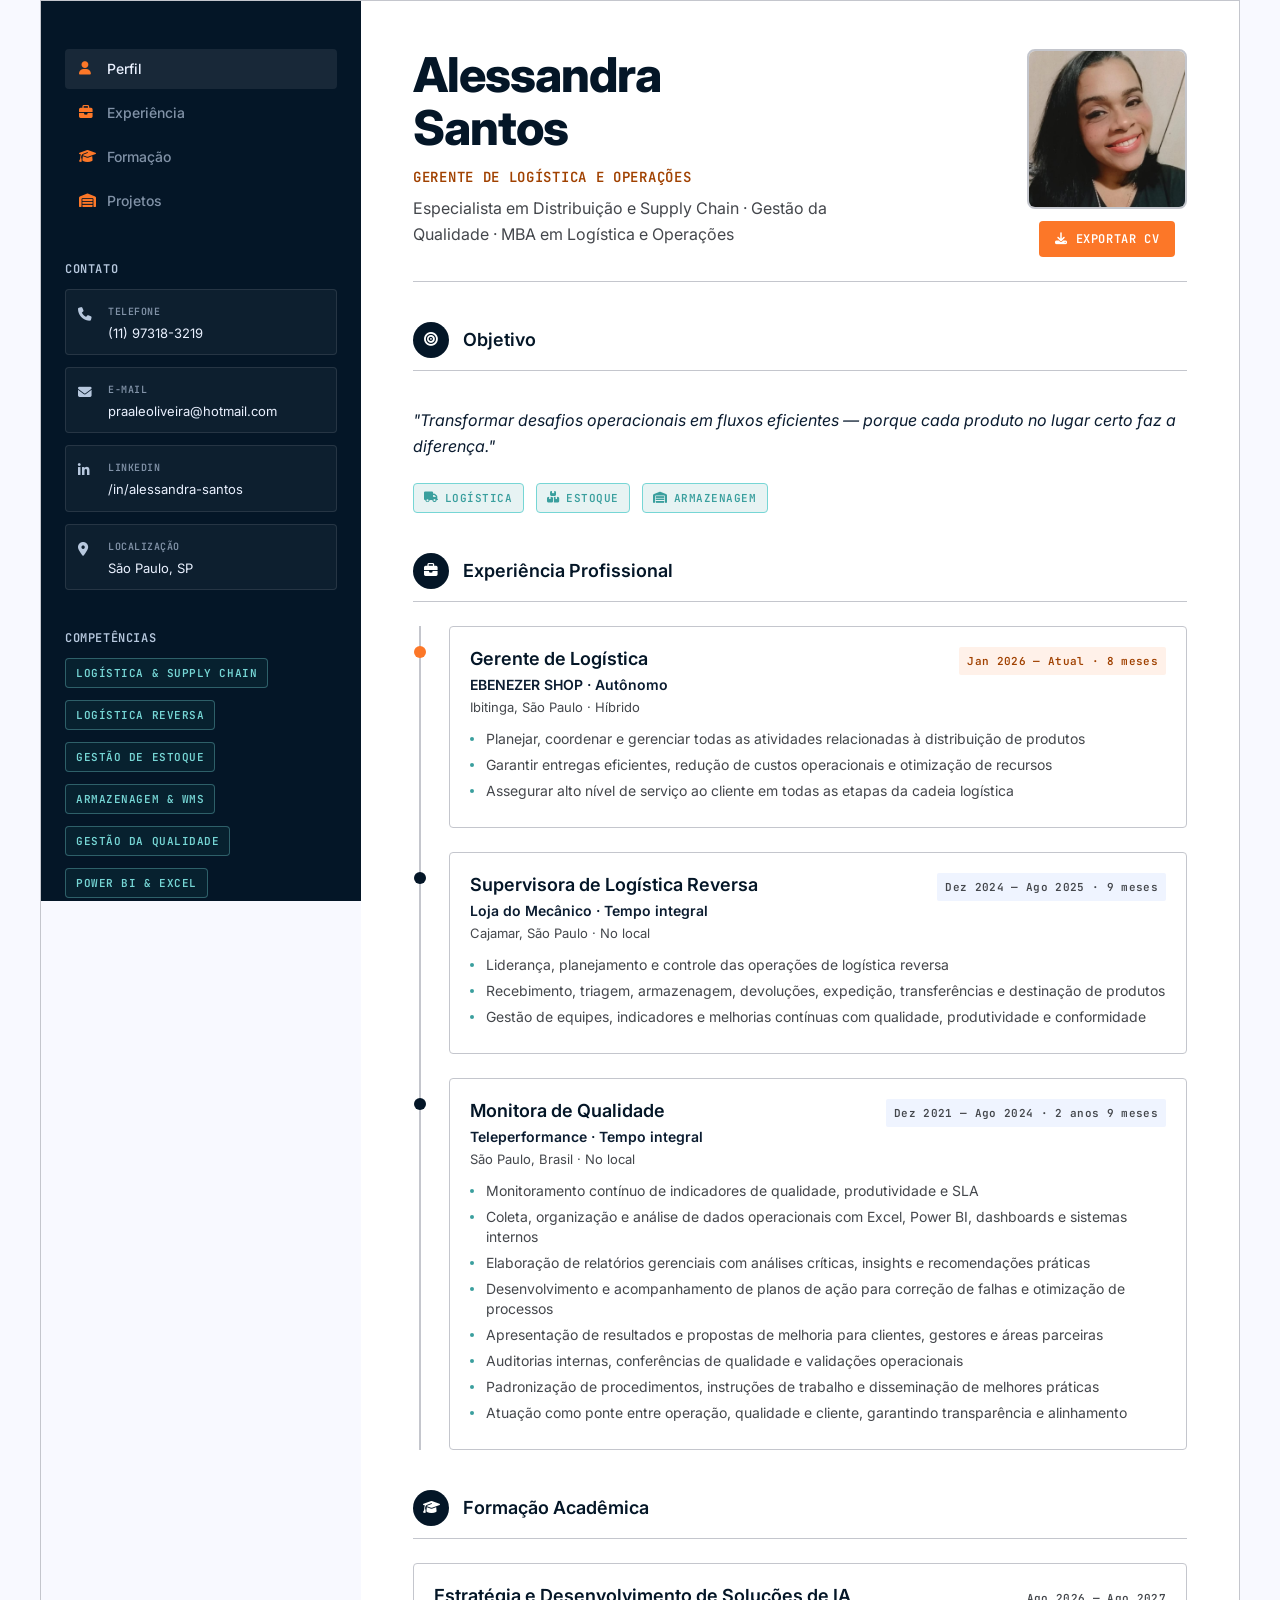
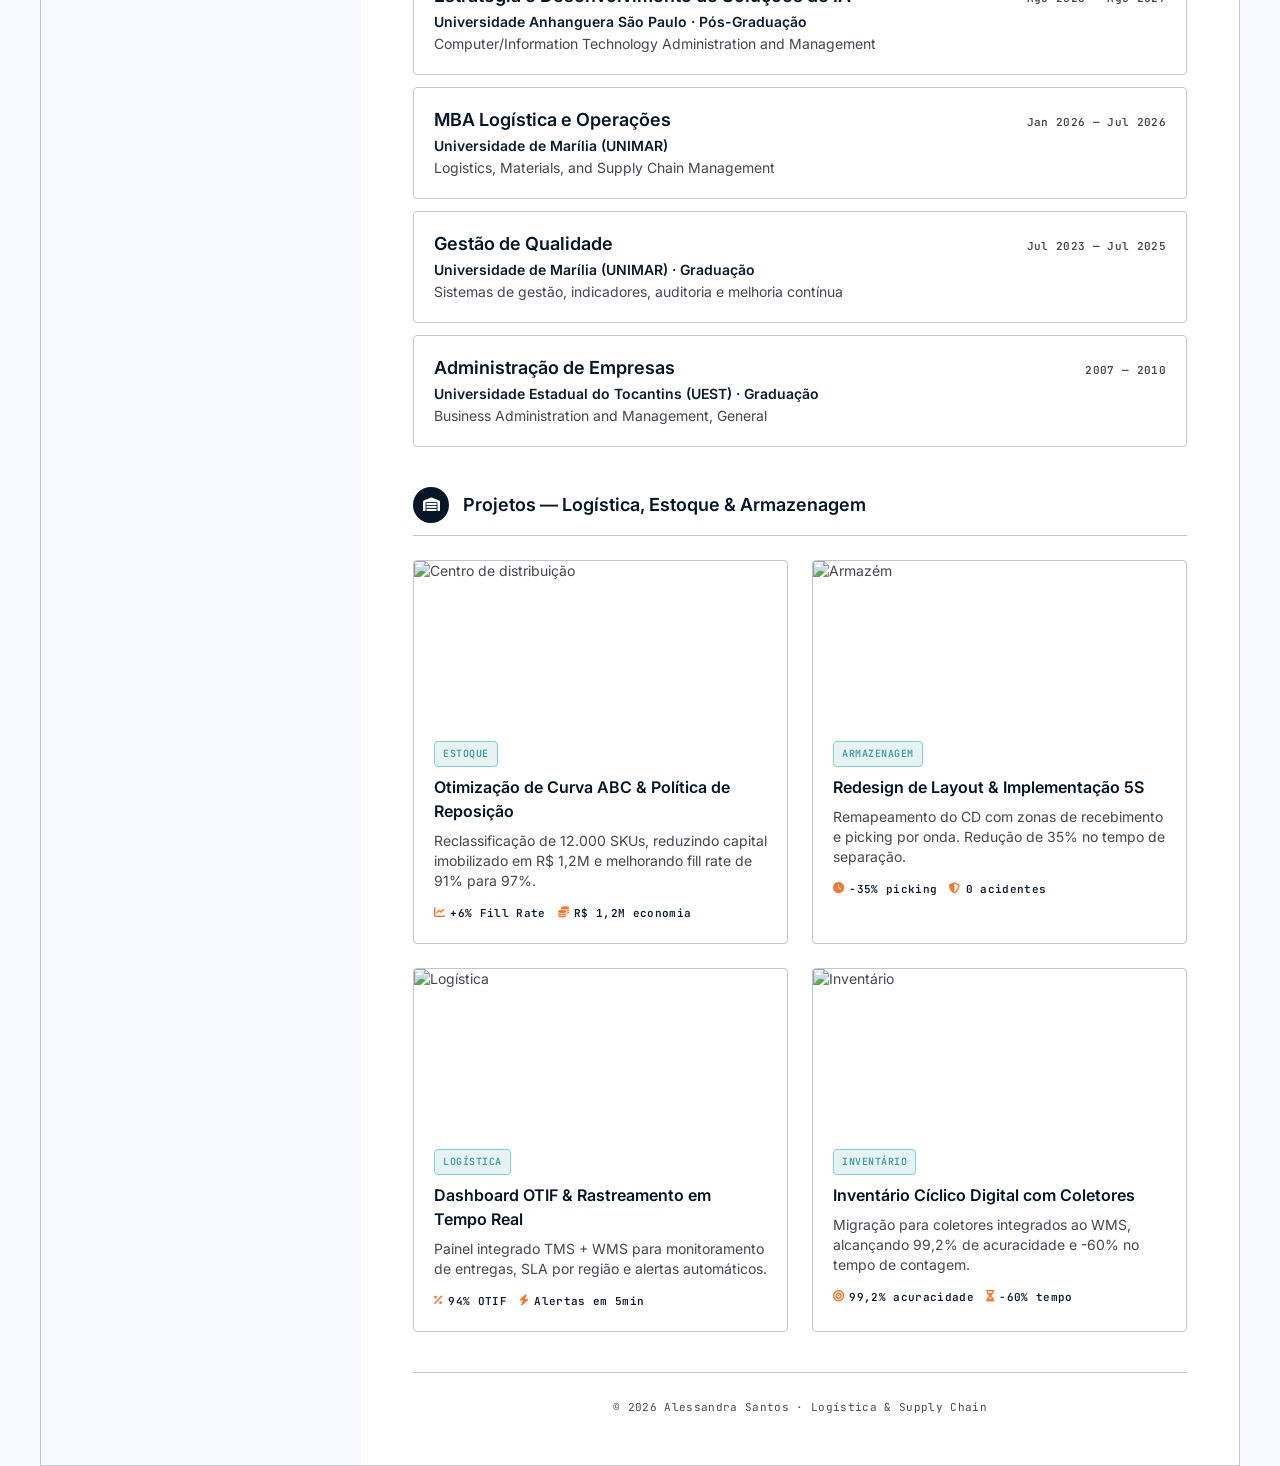
==== index.html @ 9654a426 "Versão 1" ====
<!DOCTYPE html>
<html lang="pt-BR">
<head>
  <meta charset="UTF-8">
  <meta name="viewport" content="width=device-width, initial-scale=1.0">
  <meta name="description" content="Currículo profissional — Logística, Estoque e Armazenagem">
  <title>Alessandra Santos | Currículo</title>
  <link rel="preconnect" href="https://fonts.googleapis.com">
  <link rel="preconnect" href="https://fonts.gstatic.com" crossorigin>
  <link href="https://fonts.googleapis.com/css2?family=Inter:wght@400;600;700;800&family=JetBrains+Mono:wght@600&display=swap" rel="stylesheet">
  <link rel="stylesheet" href="https://cdnjs.cloudflare.com/ajax/libs/font-awesome/6.5.1/css/all.min.css">
  <link rel="stylesheet" href="styles.css">
  <script>
    (function () {
      const theme = localStorage.getItem('theme') || 'light';
      document.documentElement.setAttribute('data-theme', theme);
    })();
  </script>
</head>
<body>
  <button class="menu-toggle" id="menuToggle" aria-label="Abrir menu">
    <i class="fas fa-bars"></i>
  </button>
  <div class="overlay" id="overlay"></div>

  <div class="cv-layout">
    <!-- Sidebar — Contato, Competências, Idiomas -->
    <aside class="sidebar" id="sidebar">
      <nav class="sidebar-nav">
        <a href="#perfil" class="nav-link active"><i class="fas fa-user"></i> Perfil</a>
        <a href="#experiencia" class="nav-link"><i class="fas fa-briefcase"></i> Experiência</a>
        <a href="#formacao" class="nav-link"><i class="fas fa-graduation-cap"></i> Formação</a>
        <a href="#projetos" class="nav-link"><i class="fas fa-warehouse"></i> Projetos</a>
      </nav>

      <div class="sidebar-block">
        <h2 class="section-label">Contato</h2>
        <div class="contact-cards">
          <div class="contact-card">
            <span class="contact-icon"><i class="fas fa-phone"></i></span>
            <div class="contact-info">
              <span class="contact-label">Telefone</span>
              <a href="tel:+5511973183219" class="contact-value">(11) 97318-3219</a>
            </div>
          </div>
          <div class="contact-card">
            <span class="contact-icon"><i class="fas fa-envelope"></i></span>
            <div class="contact-info">
              <span class="contact-label">E-mail</span>
              <a href="mailto:praaleoliveira@hotmail.com" class="contact-value">praaleoliveira@hotmail.com</a>
            </div>
          </div>
          <div class="contact-card">
            <span class="contact-icon"><i class="fab fa-linkedin-in"></i></span>
            <div class="contact-info">
              <span class="contact-label">LinkedIn</span>
              <a href="https://linkedin.com/in/alessandra-santos-35971914a" target="_blank" rel="noopener noreferrer" class="contact-value">/in/alessandra-santos</a>
            </div>
          </div>
          <div class="contact-card">
            <span class="contact-icon"><i class="fas fa-location-dot"></i></span>
            <div class="contact-info">
              <span class="contact-label">Localização</span>
              <span class="contact-value">São Paulo, SP</span>
            </div>
          </div>
        </div>
      </div>

      <div class="sidebar-block">
        <h2 class="section-label">Competências</h2>
        <div class="skill-badges">
          <span class="skill-badge">Logística & Supply Chain</span>
          <span class="skill-badge">Logística Reversa</span>
          <span class="skill-badge">Gestão de Estoque</span>
          <span class="skill-badge">Armazenagem & WMS</span>
          <span class="skill-badge">Gestão da Qualidade</span>
          <span class="skill-badge">Power BI & Excel</span>
          <span class="skill-badge">Indicadores & SLA</span>
          <span class="skill-badge">Liderança de Equipes</span>
        </div>
      </div>

      <div class="sidebar-block" id="idiomas">
        <h2 class="section-label">Idiomas</h2>
        <div class="lang-item">
          <div class="lang-header">
            <span>Português</span>
            <span class="lang-level">Fluente</span>
          </div>
          <div class="progress-bar"><div class="progress-fill" data-progress="100"></div></div>
        </div>
        <div class="lang-item">
          <div class="lang-header">
            <span>Espanhol</span>
            <span class="lang-level">Básico</span>
          </div>
          <div class="progress-bar"><div class="progress-fill" data-progress="35"></div></div>
        </div>
      </div>

      <button class="theme-toggle" id="themeToggle" aria-label="Alternar tema">
        <i class="fas fa-sun theme-icon-light"></i>
        <i class="fas fa-moon theme-icon-dark"></i>
        <span class="theme-label"></span>
      </button>
    </aside>

    <!-- Área principal -->
    <main class="main-panel">
      <header class="cv-header" id="perfil">
        <div class="cv-header-text reveal">
          <h1 class="cv-name">
            <span class="name-primary">Alessandra</span>
            <span class="name-primary">Santos</span>
          </h1>
          <p class="cv-role">Gerente de Logística e Operações</p>
          <p class="cv-subrole">Especialista em Distribuição e Supply Chain · Gestão da Qualidade · MBA em Logística e Operações</p>
        </div>
        <div class="cv-header-actions reveal">
          <div class="cv-photo">
            <div class="photo-frame">
              <img src="Foto.jpg" alt="Alessandra Santos" class="cv-photo-img">
            </div>
          </div>
          <button class="btn btn--secondary" onclick="window.print()" type="button">
            <i class="fas fa-download"></i> Exportar CV
          </button>
        </div>
      </header>

      <section class="content-section reveal" id="objetivo">
        <div class="section-head">
          <span class="section-icon"><i class="fas fa-bullseye"></i></span>
          <h2 class="section-title">Objetivo</h2>
        </div>
        <blockquote class="objective-quote">
          "Transformar desafios operacionais em fluxos eficientes — porque cada produto no lugar certo faz a diferença."
        </blockquote>
        <div class="skill-badges skill-badges--inline">
          <span class="skill-badge"><i class="fas fa-truck"></i> Logística</span>
          <span class="skill-badge"><i class="fas fa-boxes-stacked"></i> Estoque</span>
          <span class="skill-badge"><i class="fas fa-warehouse"></i> Armazenagem</span>
        </div>
      </section>

      <section class="content-section reveal" id="experiencia">
        <div class="section-head">
          <span class="section-icon"><i class="fas fa-briefcase"></i></span>
          <h2 class="section-title">Experiência Profissional</h2>
        </div>

        <div class="exp-timeline">
          <article class="exp-item exp-item--current">
            <div class="exp-node" aria-hidden="true"></div>
            <div class="exp-card">
              <div class="exp-header">
                <div>
                  <h3 class="exp-title">Gerente de Logística</h3>
                  <p class="exp-company">EBENEZER SHOP · Autônomo</p>
                  <p class="exp-location">Ibitinga, São Paulo · Híbrido</p>
                </div>
                <span class="exp-period exp-period--current">Jan 2026 — Atual · 8 meses</span>
              </div>
              <ul class="exp-list">
                <li>Planejar, coordenar e gerenciar todas as atividades relacionadas à distribuição de produtos</li>
                <li>Garantir entregas eficientes, redução de custos operacionais e otimização de recursos</li>
                <li>Assegurar alto nível de serviço ao cliente em todas as etapas da cadeia logística</li>
              </ul>
            </div>
          </article>

          <article class="exp-item">
            <div class="exp-node" aria-hidden="true"></div>
            <div class="exp-card">
              <div class="exp-header">
                <div>
                  <h3 class="exp-title">Supervisora de Logística Reversa</h3>
                  <p class="exp-company">Loja do Mecânico · Tempo integral</p>
                  <p class="exp-location">Cajamar, São Paulo · No local</p>
                </div>
                <span class="exp-period">Dez 2024 — Ago 2025 · 9 meses</span>
              </div>
              <ul class="exp-list">
                <li>Liderança, planejamento e controle das operações de logística reversa</li>
                <li>Recebimento, triagem, armazenagem, devoluções, expedição, transferências e destinação de produtos</li>
                <li>Gestão de equipes, indicadores e melhorias contínuas com qualidade, produtividade e conformidade</li>
              </ul>
            </div>
          </article>

          <article class="exp-item">
            <div class="exp-node" aria-hidden="true"></div>
            <div class="exp-card">
              <div class="exp-header">
                <div>
                  <h3 class="exp-title">Monitora de Qualidade</h3>
                  <p class="exp-company">Teleperformance · Tempo integral</p>
                  <p class="exp-location">São Paulo, Brasil · No local</p>
                </div>
                <span class="exp-period">Dez 2021 — Ago 2024 · 2 anos 9 meses</span>
              </div>
              <ul class="exp-list">
                <li>Monitoramento contínuo de indicadores de qualidade, produtividade e SLA</li>
                <li>Coleta, organização e análise de dados operacionais com Excel, Power BI, dashboards e sistemas internos</li>
                <li>Elaboração de relatórios gerenciais com análises críticas, insights e recomendações práticas</li>
                <li>Desenvolvimento e acompanhamento de planos de ação para correção de falhas e otimização de processos</li>
                <li>Apresentação de resultados e propostas de melhoria para clientes, gestores e áreas parceiras</li>
                <li>Auditorias internas, conferências de qualidade e validações operacionais</li>
                <li>Padronização de procedimentos, instruções de trabalho e disseminação de melhores práticas</li>
                <li>Atuação como ponte entre operação, qualidade e cliente, garantindo transparência e alinhamento</li>
              </ul>
            </div>
          </article>
        </div>
      </section>

      <section class="content-section reveal" id="formacao">
        <div class="section-head">
          <span class="section-icon"><i class="fas fa-graduation-cap"></i></span>
          <h2 class="section-title">Formação Acadêmica</h2>
        </div>

        <article class="edu-item">
          <div class="edu-header">
            <h3 class="edu-title">Estratégia e Desenvolvimento de Soluções de IA</h3>
            <span class="edu-period">Ago 2026 — Ago 2027</span>
          </div>
          <p class="edu-school">Universidade Anhanguera São Paulo · Pós-Graduação</p>
          <p class="edu-desc">Computer/Information Technology Administration and Management</p>
        </article>

        <article class="edu-item">
          <div class="edu-header">
            <h3 class="edu-title">MBA Logística e Operações</h3>
            <span class="edu-period">Jan 2026 — Jul 2026</span>
          </div>
          <p class="edu-school">Universidade de Marília (UNIMAR)</p>
          <p class="edu-desc">Logistics, Materials, and Supply Chain Management</p>
        </article>

        <article class="edu-item">
          <div class="edu-header">
            <h3 class="edu-title">Gestão de Qualidade</h3>
            <span class="edu-period">Jul 2023 — Jul 2025</span>
          </div>
          <p class="edu-school">Universidade de Marília (UNIMAR) · Graduação</p>
          <p class="edu-desc">Sistemas de gestão, indicadores, auditoria e melhoria contínua</p>
        </article>

        <article class="edu-item">
          <div class="edu-header">
            <h3 class="edu-title">Administração de Empresas</h3>
            <span class="edu-period">2007 — 2010</span>
          </div>
          <p class="edu-school">Universidade Estadual do Tocantins (UEST) · Graduação</p>
          <p class="edu-desc">Business Administration and Management, General</p>
        </article>
      </section>

      <section class="content-section reveal" id="projetos">
        <div class="section-head">
          <span class="section-icon"><i class="fas fa-warehouse"></i></span>
          <h2 class="section-title">Projetos — Logística, Estoque & Armazenagem</h2>
        </div>

        <div class="projects-grid">
          <article class="project-card">
            <div class="project-image">
              <img src="https://images.unsplash.com/photo-1586528116311-ad8dd3c8310d?w=600&h=340&fit=crop" alt="Centro de distribuição">
            </div>
            <div class="project-body">
              <span class="skill-badge skill-badge--compact">Estoque</span>
              <h3>Otimização de Curva ABC & Política de Reposição</h3>
              <p>Reclassificação de 12.000 SKUs, reduzindo capital imobilizado em R$ 1,2M e melhorando fill rate de 91% para 97%.</p>
              <div class="project-metrics">
                <span><i class="fas fa-chart-line"></i> +6% Fill Rate</span>
                <span><i class="fas fa-coins"></i> R$ 1,2M economia</span>
              </div>
            </div>
          </article>

          <article class="project-card">
            <div class="project-image">
              <img src="https://images.unsplash.com/photo-1553413077-190dd305871c?w=600&h=340&fit=crop" alt="Armazém">
            </div>
            <div class="project-body">
              <span class="skill-badge skill-badge--compact">Armazenagem</span>
              <h3>Redesign de Layout & Implementação 5S</h3>
              <p>Remapeamento do CD com zonas de recebimento e picking por onda. Redução de 35% no tempo de separação.</p>
              <div class="project-metrics">
                <span><i class="fas fa-clock"></i> -35% picking</span>
                <span><i class="fas fa-shield-halved"></i> 0 acidentes</span>
              </div>
            </div>
          </article>

          <article class="project-card">
            <div class="project-image">
              <img src="https://images.unsplash.com/photo-1566576721346-d4a3b4b93488?w=600&h=340&fit=crop" alt="Logística">
            </div>
            <div class="project-body">
              <span class="skill-badge skill-badge--compact">Logística</span>
              <h3>Dashboard OTIF & Rastreamento em Tempo Real</h3>
              <p>Painel integrado TMS + WMS para monitoramento de entregas, SLA por região e alertas automáticos.</p>
              <div class="project-metrics">
                <span><i class="fas fa-percent"></i> 94% OTIF</span>
                <span><i class="fas fa-bolt"></i> Alertas em 5min</span>
              </div>
            </div>
          </article>

          <article class="project-card">
            <div class="project-image">
              <img src="https://images.unsplash.com/photo-1558618666-fcd25c85cd64?w=600&h=340&fit=crop" alt="Inventário">
            </div>
            <div class="project-body">
              <span class="skill-badge skill-badge--compact">Inventário</span>
              <h3>Inventário Cíclico Digital com Coletores</h3>
              <p>Migração para coletores integrados ao WMS, alcançando 99,2% de acuracidade e -60% no tempo de contagem.</p>
              <div class="project-metrics">
                <span><i class="fas fa-bullseye"></i> 99,2% acuracidade</span>
                <span><i class="fas fa-hourglass-half"></i> -60% tempo</span>
              </div>
            </div>
          </article>
        </div>
      </section>

      <footer class="footer">
        <p>&copy; <span id="year"></span> Alessandra Santos · Logística & Supply Chain</p>
      </footer>
    </main>
  </div>

  <button class="back-to-top" id="backToTop" aria-label="Voltar ao topo">
    <i class="fas fa-arrow-up"></i>
  </button>

  <script src="script.js"></script>
</body>
</html>
---- styles.css ----
/* ============================================
   CURRÍCULO — Logistics Authority Design System
   ============================================ */

:root {
  --surface: #f8f9ff;
  --surface-dim: #cbdbf5;
  --surface-container-lowest: #ffffff;
  --surface-container-low: #eff4ff;
  --surface-container: #e5eeff;
  --surface-container-high: #dce9ff;
  --on-surface: #0b1c30;
  --on-surface-variant: #44474c;
  --inverse-surface: #213145;
  --inverse-on-surface: #eaf1ff;
  --outline: #74777d;
  --outline-variant: #c4c6cd;
  --primary: #041627;
  --on-primary: #ffffff;
  --primary-container: #1a2b3c;
  --on-primary-container: #8192a7;
  --inverse-primary: #b7c8de;
  --secondary: #a04100;
  --on-secondary: #ffffff;
  --secondary-container: #fc7728;
  --on-secondary-container: #5d2300;
  --secondary-fixed-dim: #ffb693;
  --tertiary: #001818;
  --tertiary-container: #002f2f;
  --on-tertiary-container: #3a9f9e;
  --tertiary-fixed-dim: #76d6d5;
  --background: #f8f9ff;
  --on-background: #0b1c30;

  --radius-sm: 0.125rem;
  --radius: 0.25rem;
  --radius-lg: 0.5rem;

  --spacing-unit: 4px;
  --spacing-gutter: 24px;
  --spacing-margin-mobile: 16px;
  --spacing-margin-desktop: 48px;
  --spacing-section-gap: 40px;
  --spacing-element-gap: 12px;

  --sidebar-width: 320px;
  --transition: 0.35s cubic-bezier(0.4, 0, 0.2, 1);
  --shadow-interactive: 0 4px 12px rgba(0, 0, 0, 0.05);

  --font-body: 'Inter', -apple-system, BlinkMacSystemFont, sans-serif;
  --font-mono: 'JetBrains Mono', ui-monospace, monospace;
}

[data-theme="dark"] {
  --background: #0b1c30;
  --on-background: #eaf1ff;
  --surface: #213145;
  --surface-container-lowest: #1a2b3c;
  --surface-container-low: #213145;
  --surface-container: #2a3d52;
  --surface-container-high: #334860;
  --on-surface: #eaf1ff;
  --on-surface-variant: #b7c8de;
  --outline-variant: #4f6073;
  --shadow-interactive: 0 4px 12px rgba(0, 0, 0, 0.25);
}

*, *::before, *::after {
  margin: 0;
  padding: 0;
  box-sizing: border-box;
}

html {
  scroll-behavior: smooth;
  scroll-padding-top: 24px;
}

body {
  font-family: var(--font-body);
  font-size: 14px;
  line-height: 20px;
  background: var(--background);
  color: var(--on-surface-variant);
  overflow-x: hidden;
  transition: background var(--transition), color var(--transition);
}

a {
  color: inherit;
  text-decoration: none;
  transition: color var(--transition);
}

/* ---- Typography tokens ---- */
.section-label {
  font-family: var(--font-mono);
  font-size: 12px;
  font-weight: 600;
  line-height: 16px;
  letter-spacing: 0.05em;
  text-transform: uppercase;
  color: var(--inverse-primary);
}

.section-title {
  font-size: 18px;
  font-weight: 600;
  line-height: 24px;
  color: var(--primary);
}

[data-theme="dark"] .section-title {
  color: var(--inverse-primary);
}

/* ---- Layout ---- */
.cv-layout {
  display: flex;
  min-height: 100vh;
  max-width: 1200px;
  margin: 0 auto;
  border: 1px solid var(--outline-variant);
}

/* ============================================
   SIDEBAR
   ============================================ */
.sidebar {
  width: var(--sidebar-width);
  min-width: var(--sidebar-width);
  background: var(--primary);
  color: var(--inverse-on-surface);
  padding: var(--spacing-margin-desktop) var(--spacing-gutter);
  display: flex;
  flex-direction: column;
  gap: var(--spacing-section-gap);
  position: sticky;
  top: 0;
  height: 100vh;
  overflow-y: auto;
  transition: background var(--transition), transform var(--transition);
  z-index: 100;
}

.sidebar-nav {
  display: flex;
  flex-direction: column;
  gap: var(--spacing-unit);
}

.nav-link {
  display: flex;
  align-items: center;
  gap: 10px;
  padding: 10px 14px;
  font-size: 14px;
  font-weight: 500;
  color: var(--on-primary-container);
  border-radius: var(--radius);
  transition: all var(--transition);
}

.nav-link i {
  width: 18px;
  color: var(--secondary-container);
  font-size: 0.85rem;
}

.nav-link:hover,
.nav-link.active {
  color: var(--inverse-on-surface);
  background: rgba(255, 255, 255, 0.08);
}

.sidebar-block {
  display: flex;
  flex-direction: column;
  gap: var(--spacing-element-gap);
}

/* ---- Contact cards ---- */
.contact-cards {
  display: flex;
  flex-direction: column;
  gap: var(--spacing-element-gap);
}

.contact-card {
  display: flex;
  align-items: flex-start;
  gap: var(--spacing-element-gap);
  padding: 12px;
  background: rgba(255, 255, 255, 0.04);
  border: 1px solid rgba(255, 255, 255, 0.1);
  border-radius: var(--radius);
}

.contact-icon {
  color: var(--inverse-primary);
  font-size: 0.85rem;
  width: 18px;
  flex-shrink: 0;
  margin-top: 2px;
}

.contact-info {
  display: flex;
  flex-direction: column;
  gap: 2px;
  min-width: 0;
}

.contact-label {
  font-family: var(--font-mono);
  font-size: 10px;
  font-weight: 600;
  letter-spacing: 0.05em;
  text-transform: uppercase;
  color: var(--on-primary-container);
}

.contact-value {
  font-size: 13px;
  line-height: 1.4;
  color: var(--inverse-on-surface);
  word-break: break-word;
}

.contact-card a.contact-value:hover {
  color: var(--secondary-container);
}

/* ---- Skill badges ---- */
.skill-badges {
  display: flex;
  flex-wrap: wrap;
  gap: var(--spacing-element-gap);
}

.skill-badges--inline {
  margin-top: var(--spacing-element-gap);
}

.skill-badge {
  display: inline-flex;
  align-items: center;
  gap: 6px;
  padding: 6px 10px;
  font-family: var(--font-mono);
  font-size: 11px;
  font-weight: 600;
  line-height: 16px;
  letter-spacing: 0.05em;
  text-transform: uppercase;
  color: var(--on-tertiary-container);
  background: rgba(58, 159, 158, 0.12);
  border: 1px solid var(--tertiary-fixed-dim);
  border-radius: var(--radius);
}

.sidebar .skill-badge {
  background: rgba(58, 159, 158, 0.08);
  border-color: rgba(118, 214, 213, 0.35);
  color: var(--tertiary-fixed-dim);
}

.skill-badge--compact {
  font-size: 10px;
  padding: 4px 8px;
  margin-bottom: 8px;
}

.skill-badge i {
  font-size: 0.7rem;
}

/* ---- Idiomas ---- */
.lang-item {
  margin-bottom: 14px;
}

.lang-header {
  display: flex;
  justify-content: space-between;
  font-size: 14px;
  margin-bottom: 6px;
  color: var(--inverse-on-surface);
}

.lang-level {
  font-family: var(--font-mono);
  color: var(--secondary-container);
  font-weight: 600;
  font-size: 11px;
  letter-spacing: 0.03em;
}

.progress-bar {
  height: 4px;
  background: rgba(255, 255, 255, 0.12);
  border-radius: var(--radius-sm);
  overflow: hidden;
}

.progress-fill {
  height: 100%;
  width: 0;
  background: var(--secondary-container);
  border-radius: var(--radius-sm);
  transition: width 1.2s ease;
}

.theme-toggle {
  margin-top: auto;
  display: flex;
  align-items: center;
  gap: 10px;
  padding: 12px 16px;
  background: transparent;
  border: 1px solid rgba(255, 255, 255, 0.2);
  border-radius: var(--radius);
  color: var(--inverse-on-surface);
  font-family: var(--font-mono);
  font-size: 11px;
  font-weight: 600;
  letter-spacing: 0.05em;
  text-transform: uppercase;
  cursor: pointer;
  transition: all var(--transition);
}

.theme-toggle:hover {
  background: rgba(255, 255, 255, 0.08);
  border-color: var(--inverse-primary);
}

.theme-icon-dark { display: none; }

[data-theme="dark"] .theme-icon-light { display: none; }
[data-theme="dark"] .theme-icon-dark { display: inline-block; }

.theme-label::after { content: 'Modo escuro'; }
[data-theme="dark"] .theme-label::after { content: 'Modo claro'; }

/* ============================================
   MAIN PANEL
   ============================================ */
.main-panel {
  flex: 1;
  background: var(--surface-container-lowest);
  padding: var(--spacing-margin-desktop) 52px;
  transition: background var(--transition);
  min-width: 0;
}

/* ---- Header ---- */
.cv-header {
  display: flex;
  justify-content: space-between;
  align-items: flex-start;
  gap: 32px;
  margin-bottom: var(--spacing-section-gap);
  padding-bottom: var(--spacing-gutter);
  border-bottom: 1px solid var(--outline-variant);
}

.cv-name {
  font-size: clamp(2rem, 4vw, 3rem);
  font-weight: 800;
  line-height: 1.1;
  letter-spacing: -0.02em;
  margin-bottom: var(--spacing-element-gap);
}

.name-primary {
  color: var(--primary);
  display: block;
}

[data-theme="dark"] .name-primary {
  color: var(--inverse-primary);
}

.cv-role {
  font-family: var(--font-mono);
  font-size: 14px;
  font-weight: 600;
  letter-spacing: 0.05em;
  text-transform: uppercase;
  color: var(--secondary);
  margin-bottom: 8px;
}

.cv-subrole {
  font-size: 16px;
  line-height: 26px;
  color: var(--on-surface-variant);
  max-width: 480px;
}

.cv-header-actions {
  display: flex;
  flex-direction: column;
  align-items: center;
  gap: var(--spacing-element-gap);
  flex-shrink: 0;
}

.photo-frame {
  width: 160px;
  height: 160px;
  border-radius: var(--radius-lg);
  overflow: hidden;
  border: 2px solid var(--outline-variant);
}

.cv-photo-img {
  width: 100%;
  height: 100%;
  object-fit: cover;
  object-position: center 18%;
  display: block;
}

/* ---- Buttons ---- */
.btn {
  display: inline-flex;
  align-items: center;
  gap: 8px;
  padding: 10px 16px;
  font-family: var(--font-mono);
  font-size: 12px;
  font-weight: 600;
  letter-spacing: 0.05em;
  text-transform: uppercase;
  border: none;
  border-radius: var(--radius);
  cursor: pointer;
  transition: all var(--transition);
}

.btn--primary {
  background: var(--primary);
  color: var(--on-primary);
}

.btn--primary:hover {
  box-shadow: var(--shadow-interactive);
}

.btn--secondary {
  background: var(--secondary-container);
  color: var(--on-secondary);
}

.btn--secondary:hover {
  box-shadow: var(--shadow-interactive);
  filter: brightness(1.05);
}

/* ---- Sections ---- */
.content-section {
  margin-bottom: var(--spacing-section-gap);
}

.section-head {
  display: flex;
  align-items: center;
  gap: 14px;
  margin-bottom: var(--spacing-gutter);
  padding-bottom: var(--spacing-element-gap);
  border-bottom: 1px solid var(--outline-variant);
}

.section-icon {
  width: 36px;
  height: 36px;
  border-radius: 50%;
  background: var(--primary);
  color: var(--on-primary);
  display: flex;
  align-items: center;
  justify-content: center;
  font-size: 0.85rem;
  flex-shrink: 0;
}

[data-theme="dark"] .section-icon {
  background: var(--primary-container);
  color: var(--inverse-primary);
}

.objective-quote {
  font-size: 16px;
  line-height: 26px;
  font-style: italic;
  color: var(--on-surface);
  padding: var(--spacing-element-gap) 0;
  border: none;
}

/* ---- Experience timeline ---- */
.exp-timeline {
  position: relative;
  border-left: 2px solid var(--outline-variant);
  margin-left: 6px;
  display: flex;
  flex-direction: column;
  gap: var(--spacing-gutter);
}

.exp-item {
  position: relative;
  padding-left: 28px;
}

.exp-node {
  position: absolute;
  left: -7px;
  top: 20px;
  width: 12px;
  height: 12px;
  border-radius: 50%;
  background: var(--primary);
}

.exp-item--current .exp-node {
  background: var(--secondary-container);
}

.exp-card {
  background: var(--surface-container-lowest);
  border: 1px solid var(--outline-variant);
  border-radius: var(--radius);
  padding: 20px;
  transition: box-shadow var(--transition);
}

.exp-card:hover {
  box-shadow: var(--shadow-interactive);
}

.exp-header {
  display: flex;
  justify-content: space-between;
  align-items: flex-start;
  gap: 16px;
  margin-bottom: var(--spacing-element-gap);
  flex-wrap: wrap;
}

.exp-title {
  font-size: 18px;
  font-weight: 600;
  line-height: 24px;
  color: var(--primary);
  margin-bottom: 4px;
}

[data-theme="dark"] .exp-title {
  color: var(--inverse-primary);
}

.exp-company {
  font-size: 14px;
  font-weight: 600;
  color: var(--on-surface);
}

.exp-location {
  font-size: 13px;
  color: var(--on-surface-variant);
  margin-top: 2px;
}

.exp-period {
  font-family: var(--font-mono);
  font-size: 11px;
  font-weight: 600;
  letter-spacing: 0.03em;
  color: var(--on-surface-variant);
  white-space: nowrap;
  padding: 4px 8px;
  background: var(--surface-container-low);
  border-radius: var(--radius-sm);
}

.exp-period--current {
  color: var(--secondary);
  background: rgba(252, 119, 40, 0.1);
}

.exp-list {
  list-style: none;
  padding-left: 0;
}

.exp-list li {
  position: relative;
  padding-left: 16px;
  margin-bottom: 6px;
  font-size: 14px;
  line-height: 20px;
  color: var(--on-surface-variant);
}

.exp-list li::before {
  content: '';
  position: absolute;
  left: 0;
  top: 8px;
  width: 4px;
  height: 4px;
  background: var(--on-tertiary-container);
  border-radius: 50%;
}

/* ---- Formação ---- */
.edu-item {
  padding: 20px;
  margin-bottom: var(--spacing-element-gap);
  background: var(--surface-container-lowest);
  border: 1px solid var(--outline-variant);
  border-radius: var(--radius);
}

.edu-item:last-child {
  margin-bottom: 0;
}

.edu-header {
  display: flex;
  justify-content: space-between;
  align-items: baseline;
  gap: 12px;
  flex-wrap: wrap;
  margin-bottom: 4px;
}

.edu-title {
  font-size: 18px;
  font-weight: 600;
  line-height: 24px;
  color: var(--primary);
}

[data-theme="dark"] .edu-title {
  color: var(--inverse-primary);
}

.edu-period {
  font-family: var(--font-mono);
  font-size: 11px;
  font-weight: 600;
  letter-spacing: 0.03em;
  color: var(--on-surface-variant);
}

.edu-school {
  font-size: 14px;
  font-weight: 600;
  color: var(--on-surface);
  margin-bottom: 2px;
}

.edu-desc {
  font-size: 14px;
  color: var(--on-surface-variant);
}

/* ---- Projetos ---- */
.projects-grid {
  display: grid;
  grid-template-columns: repeat(2, 1fr);
  gap: var(--spacing-gutter);
}

.project-card {
  border: 1px solid var(--outline-variant);
  border-radius: var(--radius);
  overflow: hidden;
  background: var(--surface-container-lowest);
  transition: box-shadow var(--transition);
}

.project-card:hover {
  box-shadow: var(--shadow-interactive);
}

.project-image {
  height: 160px;
  overflow: hidden;
}

.project-image img {
  width: 100%;
  height: 100%;
  object-fit: cover;
  transition: transform 0.5s ease;
}

.project-card:hover .project-image img {
  transform: scale(1.03);
}

.project-body {
  padding: 20px;
}

.project-body h3 {
  font-size: 16px;
  font-weight: 600;
  line-height: 24px;
  color: var(--primary);
  margin-bottom: 8px;
}

[data-theme="dark"] .project-body h3 {
  color: var(--inverse-primary);
}

.project-body p {
  font-size: 14px;
  line-height: 20px;
  color: var(--on-surface-variant);
  margin-bottom: var(--spacing-element-gap);
}

.project-metrics {
  display: flex;
  flex-wrap: wrap;
  gap: var(--spacing-element-gap);
}

.project-metrics span {
  font-family: var(--font-mono);
  font-size: 11px;
  font-weight: 600;
  letter-spacing: 0.03em;
  color: var(--on-surface);
  display: inline-flex;
  align-items: center;
  gap: 5px;
}

.project-metrics i {
  color: var(--secondary-container);
  font-size: 0.7rem;
}

/* ---- Footer ---- */
.footer {
  padding-top: var(--spacing-gutter);
  margin-top: var(--spacing-element-gap);
  border-top: 1px solid var(--outline-variant);
  text-align: center;
  font-family: var(--font-mono);
  font-size: 11px;
  letter-spacing: 0.03em;
  color: var(--on-surface-variant);
}

/* ---- Floating controls ---- */
.back-to-top {
  position: fixed;
  bottom: 28px;
  right: 28px;
  width: 44px;
  height: 44px;
  border: 1px solid var(--outline-variant);
  border-radius: var(--radius);
  background: var(--primary);
  color: var(--on-primary);
  cursor: pointer;
  font-size: 0.9rem;
  opacity: 0;
  visibility: hidden;
  transform: translateY(16px);
  transition: all var(--transition);
  z-index: 200;
}

.back-to-top.visible {
  opacity: 1;
  visibility: visible;
  transform: translateY(0);
}

.back-to-top:hover {
  background: var(--secondary-container);
  border-color: var(--secondary-container);
  box-shadow: var(--shadow-interactive);
}

.menu-toggle {
  display: none;
  position: fixed;
  top: 16px;
  left: 16px;
  z-index: 300;
  width: 44px;
  height: 44px;
  border: 1px solid var(--outline-variant);
  border-radius: var(--radius);
  background: var(--primary);
  color: var(--on-primary);
  cursor: pointer;
  font-size: 1rem;
}

.overlay {
  display: none;
  position: fixed;
  inset: 0;
  background: rgba(4, 22, 39, 0.6);
  z-index: 90;
  opacity: 0;
  transition: opacity var(--transition);
}

.overlay.active {
  display: block;
  opacity: 1;
}

/* ---- Reveal animation ---- */
.reveal {
  opacity: 0;
  transform: translateY(20px);
  transition: opacity 0.6s ease, transform 0.6s ease;
}

.reveal.visible {
  opacity: 1;
  transform: translateY(0);
}

/* ---- Responsive ---- */
@media (max-width: 960px) {
  .cv-layout {
    flex-direction: column;
    border: none;
  }

  .sidebar {
    position: fixed;
    left: 0;
    top: 0;
    transform: translateX(-100%);
    width: 300px;
    min-width: 300px;
    height: 100vh;
    box-shadow: 4px 0 24px rgba(0, 0, 0, 0.2);
  }

  .sidebar.open {
    transform: translateX(0);
  }

  .menu-toggle {
    display: flex;
    align-items: center;
    justify-content: center;
  }

  .main-panel {
    padding: 72px var(--spacing-gutter) var(--spacing-margin-desktop);
  }

  .cv-header {
    flex-direction: column-reverse;
    align-items: center;
    text-align: center;
  }

  .cv-subrole {
    max-width: 100%;
  }

  .projects-grid {
    grid-template-columns: 1fr;
  }
}

@media (max-width: 480px) {
  .main-panel {
    padding: 68px var(--spacing-margin-mobile) 32px;
  }

  .photo-frame {
    width: 130px;
    height: 130px;
  }

  .exp-header,
  .edu-header {
    flex-direction: column;
  }
}

@media (prefers-reduced-motion: reduce) {
  .reveal {
    animation: none !important;
    transition: none !important;
    opacity: 1;
    transform: none;
  }
}

@media print {
  .sidebar,
  .menu-toggle,
  .back-to-top,
  .overlay,
  .btn,
  .theme-toggle {
    display: none !important;
  }

  .cv-layout {
    border: none;
  }

  .main-panel {
    padding: 20px;
  }

  .reveal {
    opacity: 1;
    transform: none;
  }
}
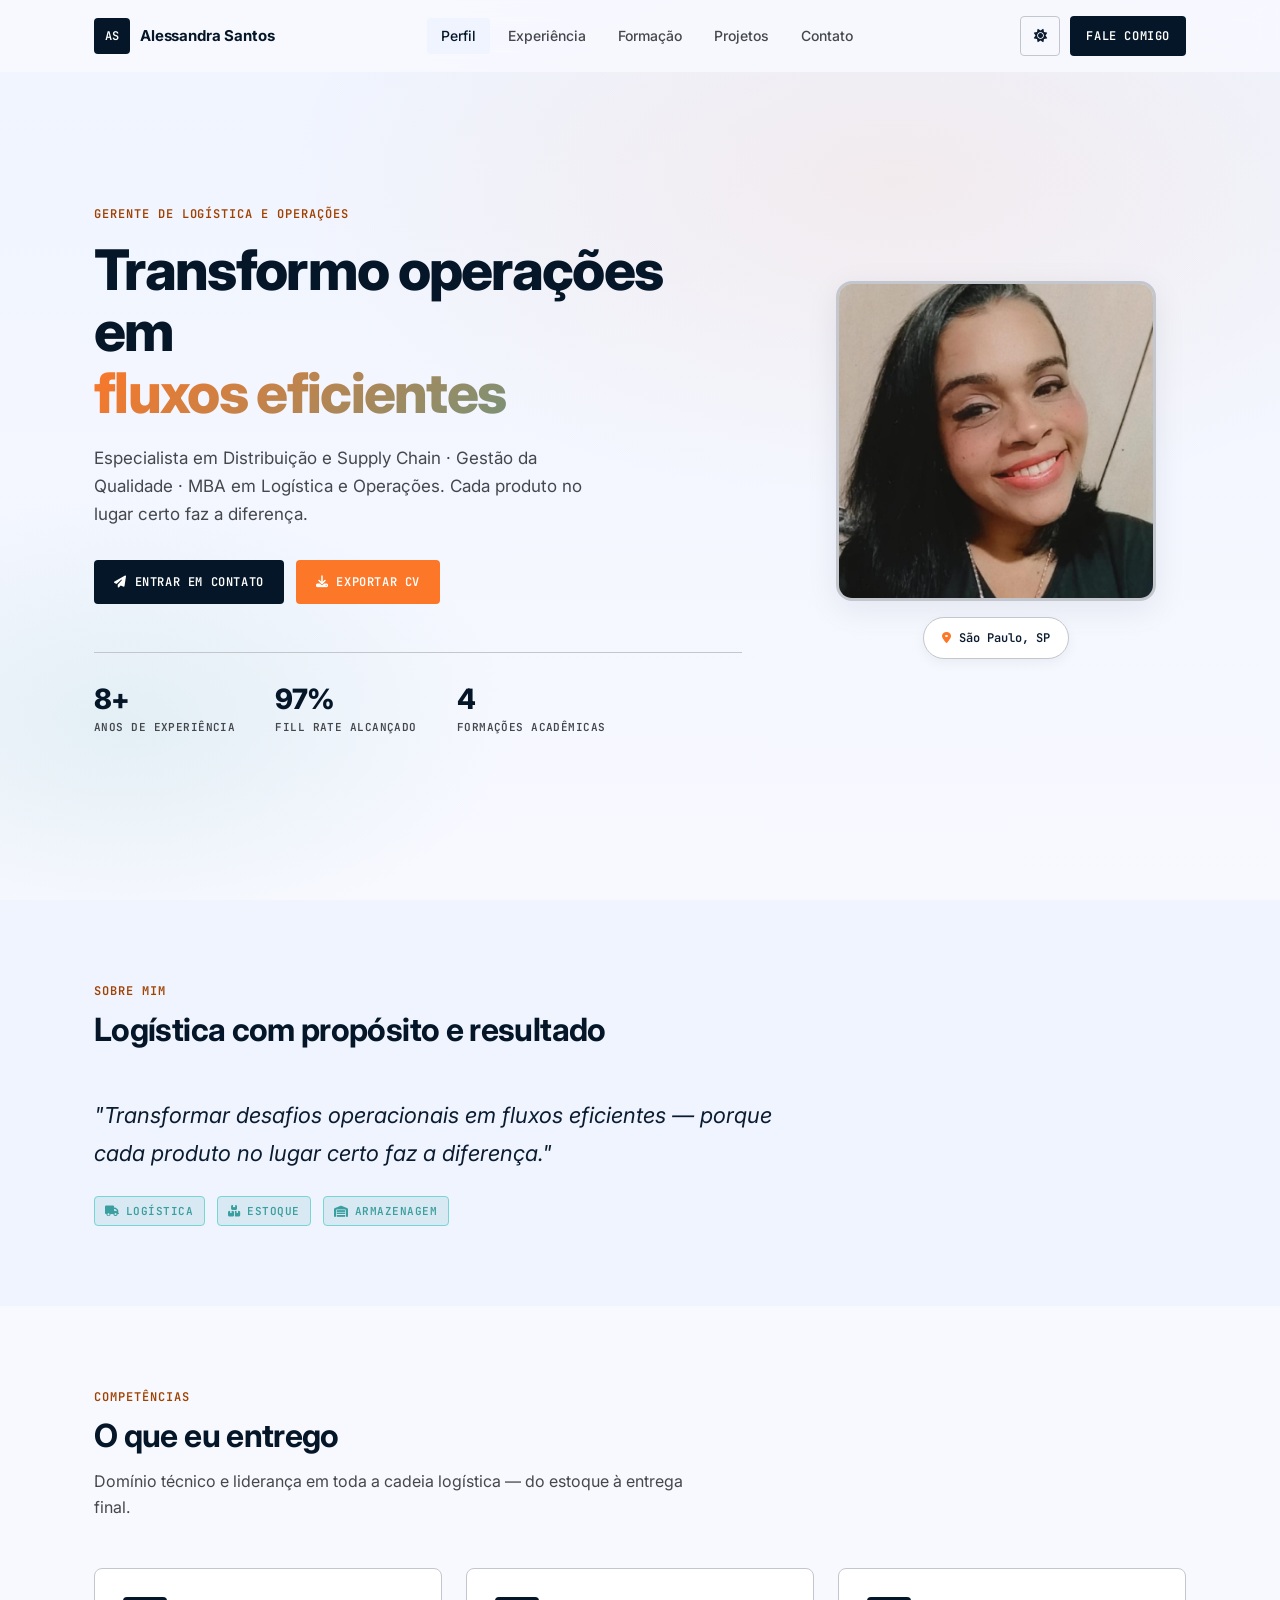
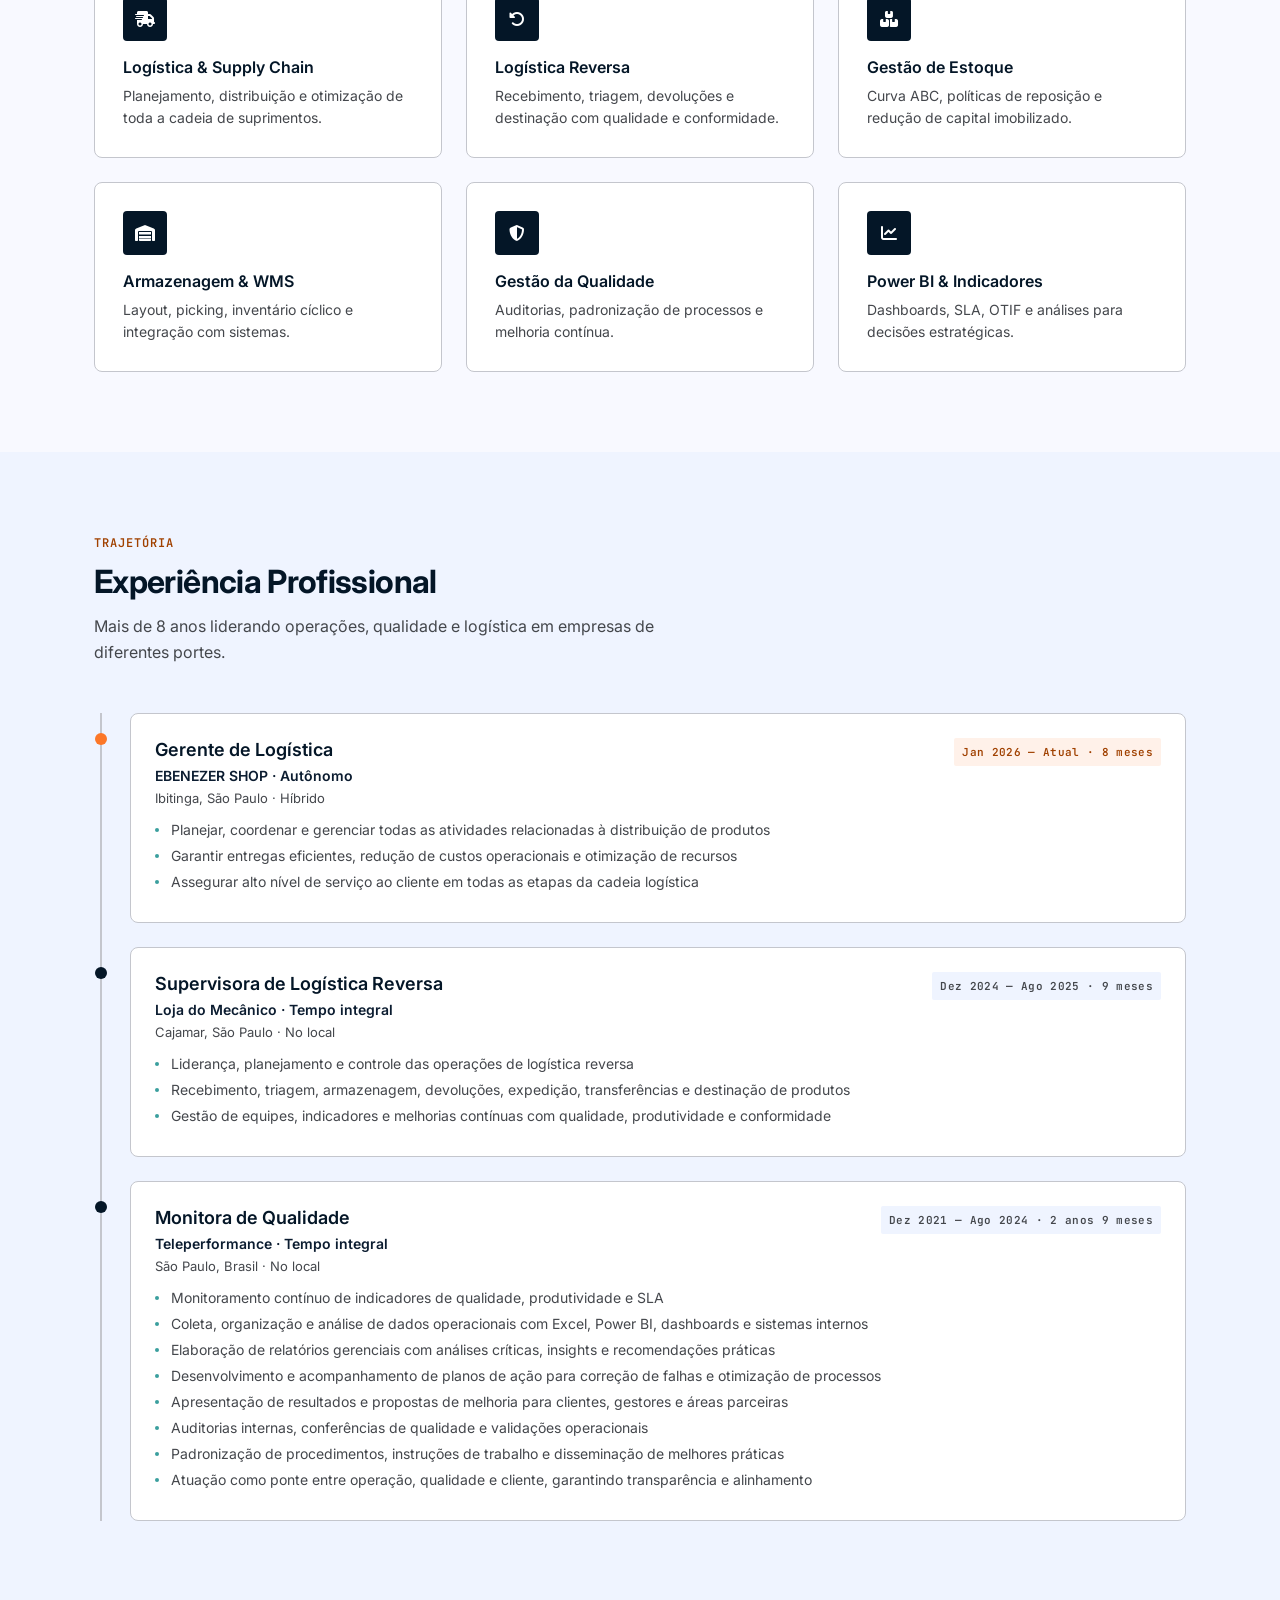
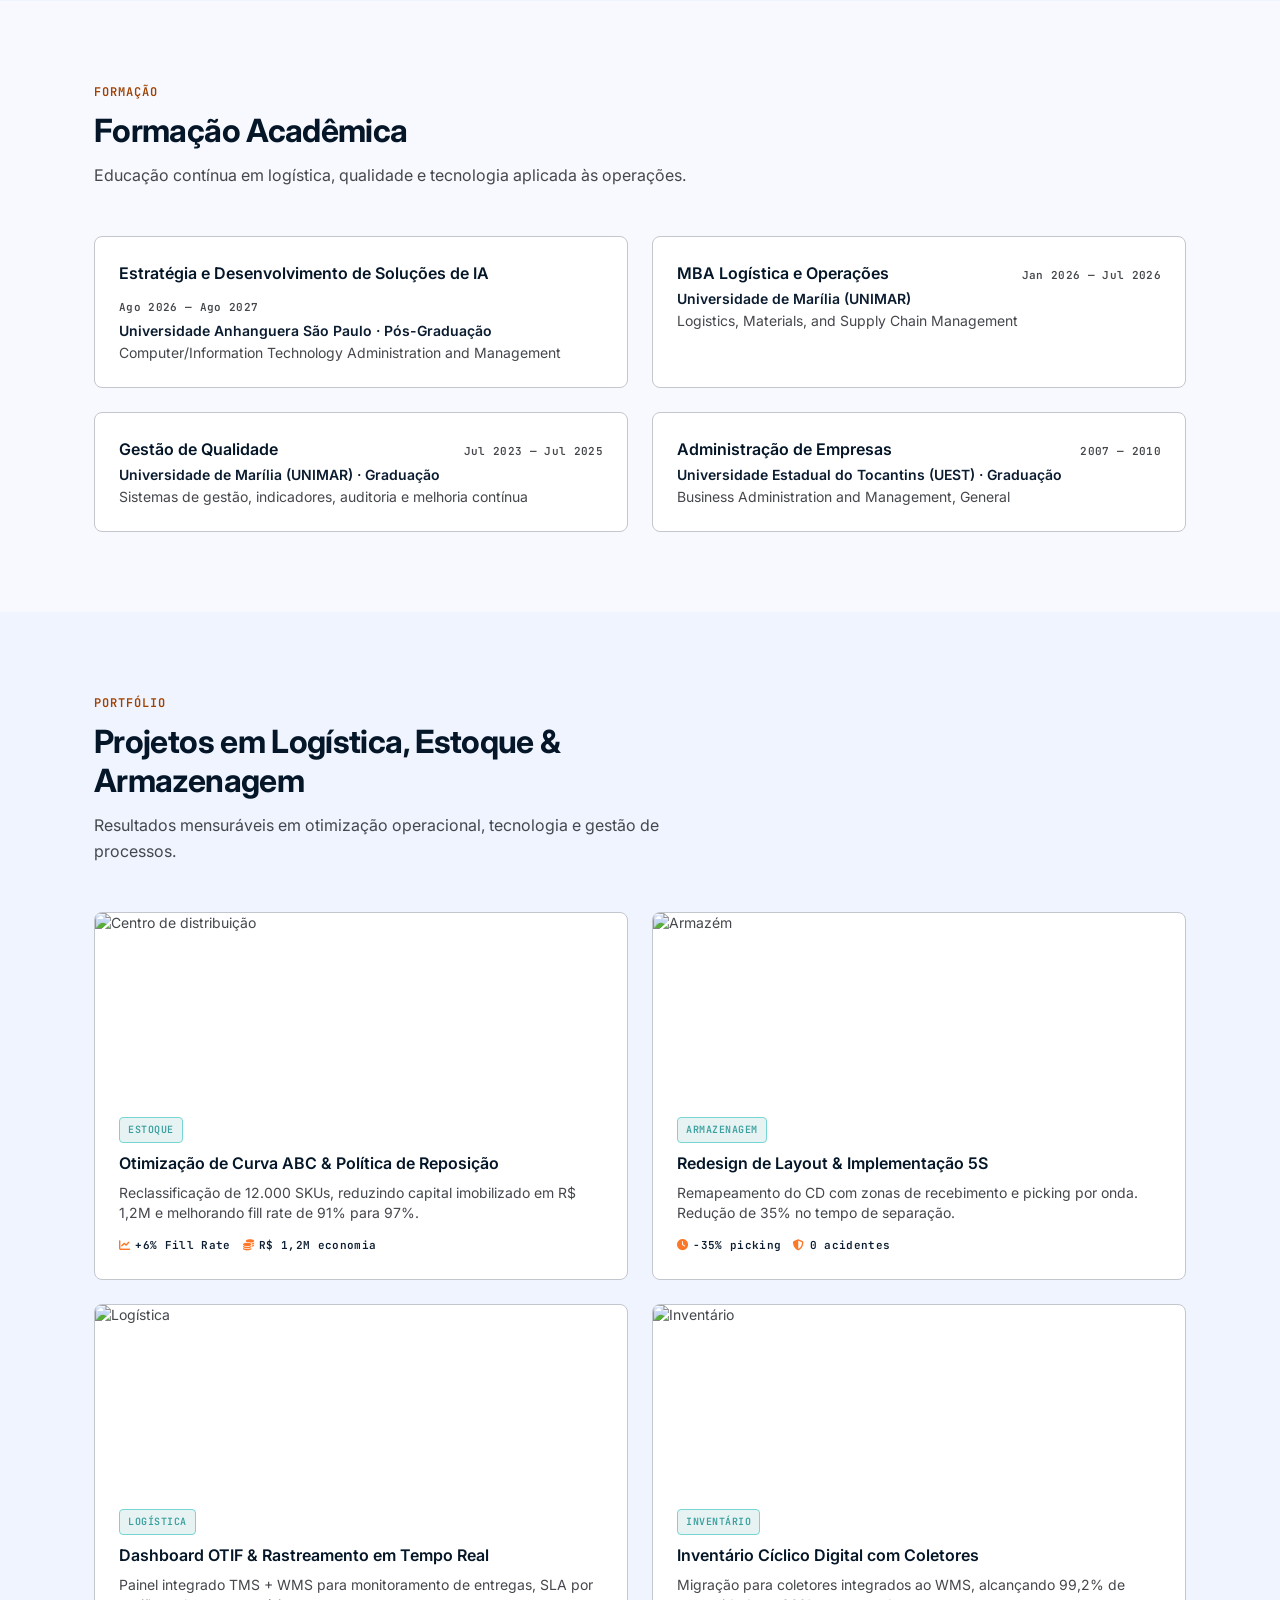
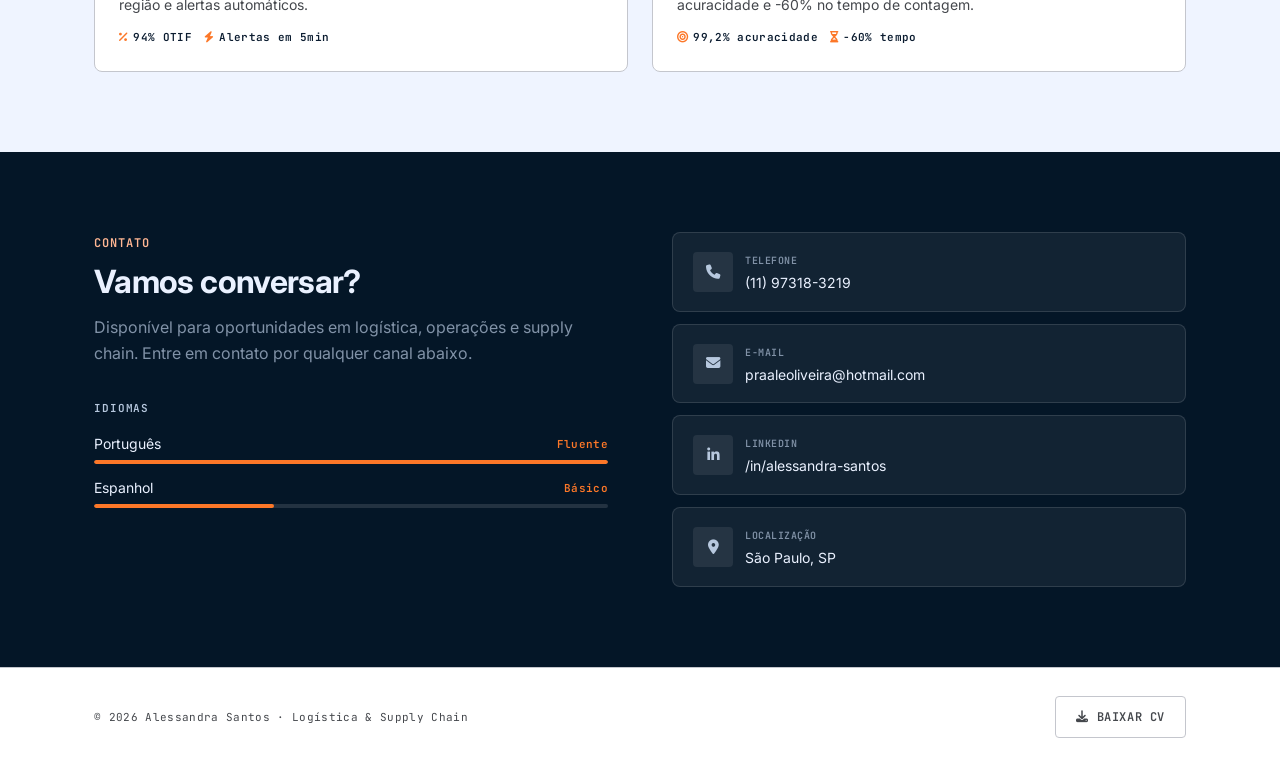
==== commit 7cf9cd02: "Fix de correção de página" ====
--- a/index.html
+++ b/index.html
@@ -3,8 +3,8 @@
 <head>
   <meta charset="UTF-8">
   <meta name="viewport" content="width=device-width, initial-scale=1.0">
-  <meta name="description" content="Currículo profissional — Logística, Estoque e Armazenagem">
-  <title>Alessandra Santos | Currículo</title>
+  <meta name="description" content="Alessandra Santos — Gerente de Logística e Operações. Especialista em Supply Chain, Estoque e Armazenagem.">
+  <title>Alessandra Santos | Logística & Supply Chain</title>
   <link rel="preconnect" href="https://fonts.googleapis.com">
   <link rel="preconnect" href="https://fonts.gstatic.com" crossorigin>
   <link href="https://fonts.googleapis.com/css2?family=Inter:wght@400;600;700;800&family=JetBrains+Mono:wght@600&display=swap" rel="stylesheet">
@@ -18,139 +18,156 @@
   </script>
 </head>
 <body>
-  <button class="menu-toggle" id="menuToggle" aria-label="Abrir menu">
-    <i class="fas fa-bars"></i>
-  </button>
+  <header class="site-header" id="siteHeader">
+    <div class="container nav-container">
+      <a href="#perfil" class="nav-brand" aria-label="Alessandra Santos — início">
+        <span class="nav-brand-mark">AS</span>
+        <span class="nav-brand-text">Alessandra Santos</span>
+      </a>
+
+      <nav class="nav-menu" id="navMenu" aria-label="Navegação principal">
+        <a href="#perfil" class="nav-link active">Perfil</a>
+        <a href="#experiencia" class="nav-link">Experiência</a>
+        <a href="#formacao" class="nav-link">Formação</a>
+        <a href="#projetos" class="nav-link">Projetos</a>
+        <a href="#contato" class="nav-link">Contato</a>
+      </nav>
+
+      <div class="nav-actions">
+        <button class="theme-toggle" id="themeToggle" aria-label="Alternar tema">
+          <i class="fas fa-sun theme-icon-light"></i>
+          <i class="fas fa-moon theme-icon-dark"></i>
+        </button>
+        <a href="#contato" class="btn btn--primary btn--nav">Fale comigo</a>
+        <button class="menu-toggle" id="menuToggle" aria-label="Abrir menu" aria-expanded="false">
+          <i class="fas fa-bars"></i>
+        </button>
+      </div>
+    </div>
+  </header>
+
   <div class="overlay" id="overlay"></div>
 
-  <div class="cv-layout">
-    <!-- Sidebar — Contato, Competências, Idiomas -->
-    <aside class="sidebar" id="sidebar">
-      <nav class="sidebar-nav">
-        <a href="#perfil" class="nav-link active"><i class="fas fa-user"></i> Perfil</a>
-        <a href="#experiencia" class="nav-link"><i class="fas fa-briefcase"></i> Experiência</a>
-        <a href="#formacao" class="nav-link"><i class="fas fa-graduation-cap"></i> Formação</a>
-        <a href="#projetos" class="nav-link"><i class="fas fa-warehouse"></i> Projetos</a>
-      </nav>
-
-      <div class="sidebar-block">
-        <h2 class="section-label">Contato</h2>
-        <div class="contact-cards">
-          <div class="contact-card">
-            <span class="contact-icon"><i class="fas fa-phone"></i></span>
-            <div class="contact-info">
-              <span class="contact-label">Telefone</span>
-              <a href="tel:+5511973183219" class="contact-value">(11) 97318-3219</a>
-            </div>
-          </div>
-          <div class="contact-card">
-            <span class="contact-icon"><i class="fas fa-envelope"></i></span>
-            <div class="contact-info">
-              <span class="contact-label">E-mail</span>
-              <a href="mailto:praaleoliveira@hotmail.com" class="contact-value">praaleoliveira@hotmail.com</a>
-            </div>
-          </div>
-          <div class="contact-card">
-            <span class="contact-icon"><i class="fab fa-linkedin-in"></i></span>
-            <div class="contact-info">
-              <span class="contact-label">LinkedIn</span>
-              <a href="https://linkedin.com/in/alessandra-santos-35971914a" target="_blank" rel="noopener noreferrer" class="contact-value">/in/alessandra-santos</a>
-            </div>
-          </div>
-          <div class="contact-card">
-            <span class="contact-icon"><i class="fas fa-location-dot"></i></span>
-            <div class="contact-info">
-              <span class="contact-label">Localização</span>
-              <span class="contact-value">São Paulo, SP</span>
-            </div>
-          </div>
-        </div>
-      </div>
-
-      <div class="sidebar-block">
-        <h2 class="section-label">Competências</h2>
-        <div class="skill-badges">
-          <span class="skill-badge">Logística & Supply Chain</span>
-          <span class="skill-badge">Logística Reversa</span>
-          <span class="skill-badge">Gestão de Estoque</span>
-          <span class="skill-badge">Armazenagem & WMS</span>
-          <span class="skill-badge">Gestão da Qualidade</span>
-          <span class="skill-badge">Power BI & Excel</span>
-          <span class="skill-badge">Indicadores & SLA</span>
-          <span class="skill-badge">Liderança de Equipes</span>
-        </div>
-      </div>
-
-      <div class="sidebar-block" id="idiomas">
-        <h2 class="section-label">Idiomas</h2>
-        <div class="lang-item">
-          <div class="lang-header">
-            <span>Português</span>
-            <span class="lang-level">Fluente</span>
-          </div>
-          <div class="progress-bar"><div class="progress-fill" data-progress="100"></div></div>
-        </div>
-        <div class="lang-item">
-          <div class="lang-header">
-            <span>Espanhol</span>
-            <span class="lang-level">Básico</span>
-          </div>
-          <div class="progress-bar"><div class="progress-fill" data-progress="35"></div></div>
-        </div>
-      </div>
-
-      <button class="theme-toggle" id="themeToggle" aria-label="Alternar tema">
-        <i class="fas fa-sun theme-icon-light"></i>
-        <i class="fas fa-moon theme-icon-dark"></i>
-        <span class="theme-label"></span>
-      </button>
-    </aside>
-
-    <!-- Área principal -->
-    <main class="main-panel">
-      <header class="cv-header" id="perfil">
-        <div class="cv-header-text reveal">
-          <h1 class="cv-name">
-            <span class="name-primary">Alessandra</span>
-            <span class="name-primary">Santos</span>
+  <main>
+    <!-- Hero -->
+    <section class="hero" id="perfil">
+      <div class="hero-bg" aria-hidden="true"></div>
+      <div class="container hero-grid">
+        <div class="hero-content reveal">
+          <span class="hero-eyebrow">Gerente de Logística e Operações</span>
+          <h1 class="hero-title">
+            Transformo operações em
+            <span class="hero-highlight">fluxos eficientes</span>
           </h1>
-          <p class="cv-role">Gerente de Logística e Operações</p>
-          <p class="cv-subrole">Especialista em Distribuição e Supply Chain · Gestão da Qualidade · MBA em Logística e Operações</p>
-        </div>
-        <div class="cv-header-actions reveal">
-          <div class="cv-photo">
-            <div class="photo-frame">
-              <img src="Foto.jpg" alt="Alessandra Santos" class="cv-photo-img">
-            </div>
-          </div>
-          <button class="btn btn--secondary" onclick="window.print()" type="button">
-            <i class="fas fa-download"></i> Exportar CV
-          </button>
-        </div>
-      </header>
-
-      <section class="content-section reveal" id="objetivo">
-        <div class="section-head">
-          <span class="section-icon"><i class="fas fa-bullseye"></i></span>
-          <h2 class="section-title">Objetivo</h2>
-        </div>
-        <blockquote class="objective-quote">
+          <p class="hero-lead">
+            Especialista em Distribuição e Supply Chain · Gestão da Qualidade · MBA em Logística e Operações. Cada produto no lugar certo faz a diferença.
+          </p>
+          <div class="hero-cta">
+            <a href="#contato" class="btn btn--primary">
+              <i class="fas fa-paper-plane"></i> Entrar em contato
+            </a>
+            <button class="btn btn--secondary" onclick="window.print()" type="button">
+              <i class="fas fa-download"></i> Exportar CV
+            </button>
+          </div>
+          <div class="hero-stats">
+            <div class="stat-item">
+              <span class="stat-value">8+</span>
+              <span class="stat-label">Anos de experiência</span>
+            </div>
+            <div class="stat-item">
+              <span class="stat-value">97%</span>
+              <span class="stat-label">Fill rate alcançado</span>
+            </div>
+            <div class="stat-item">
+              <span class="stat-value">4</span>
+              <span class="stat-label">Formações acadêmicas</span>
+            </div>
+          </div>
+        </div>
+        <div class="hero-visual reveal">
+          <div class="photo-frame">
+            <img src="Foto.jpg" alt="Alessandra Santos" class="cv-photo-img">
+          </div>
+          <div class="hero-badge">
+            <i class="fas fa-location-dot"></i>
+            São Paulo, SP
+          </div>
+        </div>
+      </div>
+    </section>
+
+    <!-- Objetivo -->
+    <section class="section section--alt" id="objetivo">
+      <div class="container">
+        <div class="section-intro reveal">
+          <span class="section-eyebrow">Sobre mim</span>
+          <h2 class="section-title">Logística com propósito e resultado</h2>
+        </div>
+        <blockquote class="objective-quote reveal">
           "Transformar desafios operacionais em fluxos eficientes — porque cada produto no lugar certo faz a diferença."
         </blockquote>
-        <div class="skill-badges skill-badges--inline">
+        <div class="skill-badges skill-badges--inline reveal">
           <span class="skill-badge"><i class="fas fa-truck"></i> Logística</span>
           <span class="skill-badge"><i class="fas fa-boxes-stacked"></i> Estoque</span>
           <span class="skill-badge"><i class="fas fa-warehouse"></i> Armazenagem</span>
         </div>
-      </section>
-
-      <section class="content-section reveal" id="experiencia">
-        <div class="section-head">
-          <span class="section-icon"><i class="fas fa-briefcase"></i></span>
+      </div>
+    </section>
+
+    <!-- Competências -->
+    <section class="section" id="competencias">
+      <div class="container">
+        <div class="section-intro reveal">
+          <span class="section-eyebrow">Competências</span>
+          <h2 class="section-title">O que eu entrego</h2>
+          <p class="section-desc">Domínio técnico e liderança em toda a cadeia logística — do estoque à entrega final.</p>
+        </div>
+        <div class="skills-grid reveal">
+          <article class="skill-card">
+            <span class="skill-card-icon"><i class="fas fa-truck-fast"></i></span>
+            <h3>Logística & Supply Chain</h3>
+            <p>Planejamento, distribuição e otimização de toda a cadeia de suprimentos.</p>
+          </article>
+          <article class="skill-card">
+            <span class="skill-card-icon"><i class="fas fa-rotate-left"></i></span>
+            <h3>Logística Reversa</h3>
+            <p>Recebimento, triagem, devoluções e destinação com qualidade e conformidade.</p>
+          </article>
+          <article class="skill-card">
+            <span class="skill-card-icon"><i class="fas fa-boxes-stacked"></i></span>
+            <h3>Gestão de Estoque</h3>
+            <p>Curva ABC, políticas de reposição e redução de capital imobilizado.</p>
+          </article>
+          <article class="skill-card">
+            <span class="skill-card-icon"><i class="fas fa-warehouse"></i></span>
+            <h3>Armazenagem & WMS</h3>
+            <p>Layout, picking, inventário cíclico e integração com sistemas.</p>
+          </article>
+          <article class="skill-card">
+            <span class="skill-card-icon"><i class="fas fa-shield-halved"></i></span>
+            <h3>Gestão da Qualidade</h3>
+            <p>Auditorias, padronização de processos e melhoria contínua.</p>
+          </article>
+          <article class="skill-card">
+            <span class="skill-card-icon"><i class="fas fa-chart-line"></i></span>
+            <h3>Power BI & Indicadores</h3>
+            <p>Dashboards, SLA, OTIF e análises para decisões estratégicas.</p>
+          </article>
+        </div>
+      </div>
+    </section>
+
+    <!-- Experiência -->
+    <section class="section section--alt" id="experiencia">
+      <div class="container">
+        <div class="section-intro reveal">
+          <span class="section-eyebrow">Trajetória</span>
           <h2 class="section-title">Experiência Profissional</h2>
-        </div>
-
-        <div class="exp-timeline">
+          <p class="section-desc">Mais de 8 anos liderando operações, qualidade e logística em empresas de diferentes portes.</p>
+        </div>
+
+        <div class="exp-timeline reveal">
           <article class="exp-item exp-item--current">
             <div class="exp-node" aria-hidden="true"></div>
             <div class="exp-card">
@@ -213,58 +230,68 @@
             </div>
           </article>
         </div>
-      </section>
-
-      <section class="content-section reveal" id="formacao">
-        <div class="section-head">
-          <span class="section-icon"><i class="fas fa-graduation-cap"></i></span>
+      </div>
+    </section>
+
+    <!-- Formação -->
+    <section class="section" id="formacao">
+      <div class="container">
+        <div class="section-intro reveal">
+          <span class="section-eyebrow">Formação</span>
           <h2 class="section-title">Formação Acadêmica</h2>
-        </div>
-
-        <article class="edu-item">
-          <div class="edu-header">
-            <h3 class="edu-title">Estratégia e Desenvolvimento de Soluções de IA</h3>
-            <span class="edu-period">Ago 2026 — Ago 2027</span>
-          </div>
-          <p class="edu-school">Universidade Anhanguera São Paulo · Pós-Graduação</p>
-          <p class="edu-desc">Computer/Information Technology Administration and Management</p>
-        </article>
-
-        <article class="edu-item">
-          <div class="edu-header">
-            <h3 class="edu-title">MBA Logística e Operações</h3>
-            <span class="edu-period">Jan 2026 — Jul 2026</span>
-          </div>
-          <p class="edu-school">Universidade de Marília (UNIMAR)</p>
-          <p class="edu-desc">Logistics, Materials, and Supply Chain Management</p>
-        </article>
-
-        <article class="edu-item">
-          <div class="edu-header">
-            <h3 class="edu-title">Gestão de Qualidade</h3>
-            <span class="edu-period">Jul 2023 — Jul 2025</span>
-          </div>
-          <p class="edu-school">Universidade de Marília (UNIMAR) · Graduação</p>
-          <p class="edu-desc">Sistemas de gestão, indicadores, auditoria e melhoria contínua</p>
-        </article>
-
-        <article class="edu-item">
-          <div class="edu-header">
-            <h3 class="edu-title">Administração de Empresas</h3>
-            <span class="edu-period">2007 — 2010</span>
-          </div>
-          <p class="edu-school">Universidade Estadual do Tocantins (UEST) · Graduação</p>
-          <p class="edu-desc">Business Administration and Management, General</p>
-        </article>
-      </section>
-
-      <section class="content-section reveal" id="projetos">
-        <div class="section-head">
-          <span class="section-icon"><i class="fas fa-warehouse"></i></span>
-          <h2 class="section-title">Projetos — Logística, Estoque & Armazenagem</h2>
-        </div>
-
-        <div class="projects-grid">
+          <p class="section-desc">Educação contínua em logística, qualidade e tecnologia aplicada às operações.</p>
+        </div>
+
+        <div class="edu-grid reveal">
+          <article class="edu-item">
+            <div class="edu-header">
+              <h3 class="edu-title">Estratégia e Desenvolvimento de Soluções de IA</h3>
+              <span class="edu-period">Ago 2026 — Ago 2027</span>
+            </div>
+            <p class="edu-school">Universidade Anhanguera São Paulo · Pós-Graduação</p>
+            <p class="edu-desc">Computer/Information Technology Administration and Management</p>
+          </article>
+
+          <article class="edu-item">
+            <div class="edu-header">
+              <h3 class="edu-title">MBA Logística e Operações</h3>
+              <span class="edu-period">Jan 2026 — Jul 2026</span>
+            </div>
+            <p class="edu-school">Universidade de Marília (UNIMAR)</p>
+            <p class="edu-desc">Logistics, Materials, and Supply Chain Management</p>
+          </article>
+
+          <article class="edu-item">
+            <div class="edu-header">
+              <h3 class="edu-title">Gestão de Qualidade</h3>
+              <span class="edu-period">Jul 2023 — Jul 2025</span>
+            </div>
+            <p class="edu-school">Universidade de Marília (UNIMAR) · Graduação</p>
+            <p class="edu-desc">Sistemas de gestão, indicadores, auditoria e melhoria contínua</p>
+          </article>
+
+          <article class="edu-item">
+            <div class="edu-header">
+              <h3 class="edu-title">Administração de Empresas</h3>
+              <span class="edu-period">2007 — 2010</span>
+            </div>
+            <p class="edu-school">Universidade Estadual do Tocantins (UEST) · Graduação</p>
+            <p class="edu-desc">Business Administration and Management, General</p>
+          </article>
+        </div>
+      </div>
+    </section>
+
+    <!-- Projetos -->
+    <section class="section section--alt" id="projetos">
+      <div class="container">
+        <div class="section-intro reveal">
+          <span class="section-eyebrow">Portfólio</span>
+          <h2 class="section-title">Projetos em Logística, Estoque & Armazenagem</h2>
+          <p class="section-desc">Resultados mensuráveis em otimização operacional, tecnologia e gestão de processos.</p>
+        </div>
+
+        <div class="projects-grid reveal">
           <article class="project-card">
             <div class="project-image">
               <img src="https://images.unsplash.com/photo-1586528116311-ad8dd3c8310d?w=600&h=340&fit=crop" alt="Centro de distribuição">
@@ -325,13 +352,83 @@
             </div>
           </article>
         </div>
-      </section>
-
-      <footer class="footer">
-        <p>&copy; <span id="year"></span> Alessandra Santos · Logística & Supply Chain</p>
-      </footer>
-    </main>
-  </div>
+      </div>
+    </section>
+
+    <!-- Contato CTA -->
+    <section class="section contact-section" id="contato">
+      <div class="container">
+        <div class="contact-grid reveal">
+          <div class="contact-intro">
+            <span class="section-eyebrow section-eyebrow--light">Contato</span>
+            <h2 class="section-title section-title--light">Vamos conversar?</h2>
+            <p class="contact-lead">Disponível para oportunidades em logística, operações e supply chain. Entre em contato por qualquer canal abaixo.</p>
+
+            <div class="lang-block" id="idiomas">
+              <h3 class="lang-title">Idiomas</h3>
+              <div class="lang-item">
+                <div class="lang-header">
+                  <span>Português</span>
+                  <span class="lang-level">Fluente</span>
+                </div>
+                <div class="progress-bar"><div class="progress-fill" data-progress="100"></div></div>
+              </div>
+              <div class="lang-item">
+                <div class="lang-header">
+                  <span>Espanhol</span>
+                  <span class="lang-level">Básico</span>
+                </div>
+                <div class="progress-bar"><div class="progress-fill" data-progress="35"></div></div>
+              </div>
+            </div>
+          </div>
+
+          <div class="contact-cards">
+            <a href="tel:+5511973183219" class="contact-card">
+              <span class="contact-icon"><i class="fas fa-phone"></i></span>
+              <div class="contact-info">
+                <span class="contact-label">Telefone</span>
+                <span class="contact-value">(11) 97318-3219</span>
+              </div>
+              <i class="fas fa-arrow-right contact-arrow"></i>
+            </a>
+            <a href="mailto:praaleoliveira@hotmail.com" class="contact-card">
+              <span class="contact-icon"><i class="fas fa-envelope"></i></span>
+              <div class="contact-info">
+                <span class="contact-label">E-mail</span>
+                <span class="contact-value">praaleoliveira@hotmail.com</span>
+              </div>
+              <i class="fas fa-arrow-right contact-arrow"></i>
+            </a>
+            <a href="https://linkedin.com/in/alessandra-santos-35971914a" target="_blank" rel="noopener noreferrer" class="contact-card">
+              <span class="contact-icon"><i class="fab fa-linkedin-in"></i></span>
+              <div class="contact-info">
+                <span class="contact-label">LinkedIn</span>
+                <span class="contact-value">/in/alessandra-santos</span>
+              </div>
+              <i class="fas fa-arrow-right contact-arrow"></i>
+            </a>
+            <div class="contact-card contact-card--static">
+              <span class="contact-icon"><i class="fas fa-location-dot"></i></span>
+              <div class="contact-info">
+                <span class="contact-label">Localização</span>
+                <span class="contact-value">São Paulo, SP</span>
+              </div>
+            </div>
+          </div>
+        </div>
+      </div>
+    </section>
+  </main>
+
+  <footer class="footer">
+    <div class="container footer-inner">
+      <p>&copy; <span id="year"></span> Alessandra Santos · Logística & Supply Chain</p>
+      <button class="btn btn--ghost" onclick="window.print()" type="button">
+        <i class="fas fa-download"></i> Baixar CV
+      </button>
+    </div>
+  </footer>
 
   <button class="back-to-top" id="backToTop" aria-label="Voltar ao topo">
     <i class="fas fa-arrow-up"></i>
--- a/styles.css
+++ b/styles.css
@@ -1,5 +1,5 @@
 /* ============================================
-   CURRÍCULO — Logistics Authority Design System
+   LANDING PAGE — Logistics Authority Design System
    ============================================ */
 
 :root {
@@ -35,17 +35,20 @@
   --radius-sm: 0.125rem;
   --radius: 0.25rem;
   --radius-lg: 0.5rem;
+  --radius-xl: 1rem;
 
   --spacing-unit: 4px;
   --spacing-gutter: 24px;
   --spacing-margin-mobile: 16px;
   --spacing-margin-desktop: 48px;
-  --spacing-section-gap: 40px;
+  --spacing-section-gap: 80px;
   --spacing-element-gap: 12px;
 
-  --sidebar-width: 320px;
+  --header-height: 72px;
+  --container-max: 1140px;
   --transition: 0.35s cubic-bezier(0.4, 0, 0.2, 1);
   --shadow-interactive: 0 4px 12px rgba(0, 0, 0, 0.05);
+  --shadow-card: 0 8px 32px rgba(4, 22, 39, 0.08);
 
   --font-body: 'Inter', -apple-system, BlinkMacSystemFont, sans-serif;
   --font-mono: 'JetBrains Mono', ui-monospace, monospace;
@@ -63,6 +66,7 @@
   --on-surface-variant: #b7c8de;
   --outline-variant: #4f6073;
   --shadow-interactive: 0 4px 12px rgba(0, 0, 0, 0.25);
+  --shadow-card: 0 8px 32px rgba(0, 0, 0, 0.3);
 }
 
 *, *::before, *::after {
@@ -73,7 +77,7 @@
 
 html {
   scroll-behavior: smooth;
-  scroll-padding-top: 24px;
+  scroll-padding-top: calc(var(--header-height) + 16px);
 }
 
 body {
@@ -92,146 +96,502 @@
   transition: color var(--transition);
 }
 
-/* ---- Typography tokens ---- */
-.section-label {
+img {
+  max-width: 100%;
+  display: block;
+}
+
+.container {
+  width: 100%;
+  max-width: var(--container-max);
+  margin: 0 auto;
+  padding: 0 var(--spacing-gutter);
+}
+
+/* ============================================
+   HEADER / NAV
+   ============================================ */
+.site-header {
+  position: fixed;
+  top: 0;
+  left: 0;
+  right: 0;
+  height: var(--header-height);
+  z-index: 300;
+  background: rgba(248, 249, 255, 0.85);
+  backdrop-filter: blur(12px);
+  -webkit-backdrop-filter: blur(12px);
+  border-bottom: 1px solid transparent;
+  transition: background var(--transition), border-color var(--transition), box-shadow var(--transition);
+}
+
+[data-theme="dark"] .site-header {
+  background: rgba(11, 28, 48, 0.9);
+}
+
+.site-header.scrolled {
+  border-bottom-color: var(--outline-variant);
+  box-shadow: var(--shadow-interactive);
+}
+
+.nav-container {
+  display: flex;
+  align-items: center;
+  justify-content: space-between;
+  height: var(--header-height);
+  gap: var(--spacing-gutter);
+}
+
+.nav-brand {
+  display: flex;
+  align-items: center;
+  gap: 10px;
+  flex-shrink: 0;
+}
+
+.nav-brand-mark {
+  display: flex;
+  align-items: center;
+  justify-content: center;
+  width: 36px;
+  height: 36px;
+  background: var(--primary);
+  color: var(--on-primary);
   font-family: var(--font-mono);
   font-size: 12px;
   font-weight: 600;
-  line-height: 16px;
+  border-radius: var(--radius);
+}
+
+.nav-brand-text {
+  font-size: 15px;
+  font-weight: 700;
+  color: var(--primary);
+  letter-spacing: -0.01em;
+}
+
+[data-theme="dark"] .nav-brand-text {
+  color: var(--inverse-primary);
+}
+
+.nav-menu {
+  display: flex;
+  align-items: center;
+  gap: 4px;
+}
+
+.nav-link {
+  padding: 8px 14px;
+  font-size: 14px;
+  font-weight: 500;
+  color: var(--on-surface-variant);
+  border-radius: var(--radius);
+  transition: all var(--transition);
+}
+
+.nav-link:hover,
+.nav-link.active {
+  color: var(--primary);
+  background: var(--surface-container-low);
+}
+
+[data-theme="dark"] .nav-link:hover,
+[data-theme="dark"] .nav-link.active {
+  color: var(--inverse-primary);
+  background: var(--surface-container);
+}
+
+.nav-actions {
+  display: flex;
+  align-items: center;
+  gap: 10px;
+}
+
+.theme-toggle {
+  display: flex;
+  align-items: center;
+  justify-content: center;
+  width: 40px;
+  height: 40px;
+  background: transparent;
+  border: 1px solid var(--outline-variant);
+  border-radius: var(--radius);
+  color: var(--on-surface);
+  cursor: pointer;
+  transition: all var(--transition);
+}
+
+.theme-toggle:hover {
+  background: var(--surface-container-low);
+  border-color: var(--primary);
+}
+
+.theme-icon-dark { display: none; }
+
+[data-theme="dark"] .theme-icon-light { display: none; }
+[data-theme="dark"] .theme-icon-dark { display: inline-block; }
+
+.menu-toggle {
+  display: none;
+  align-items: center;
+  justify-content: center;
+  width: 40px;
+  height: 40px;
+  border: 1px solid var(--outline-variant);
+  border-radius: var(--radius);
+  background: var(--primary);
+  color: var(--on-primary);
+  cursor: pointer;
+  font-size: 1rem;
+}
+
+.overlay {
+  display: none;
+  position: fixed;
+  inset: 0;
+  background: rgba(4, 22, 39, 0.6);
+  z-index: 250;
+  opacity: 0;
+  transition: opacity var(--transition);
+}
+
+.overlay.active {
+  display: block;
+  opacity: 1;
+}
+
+/* ============================================
+   BUTTONS
+   ============================================ */
+.btn {
+  display: inline-flex;
+  align-items: center;
+  gap: 8px;
+  padding: 12px 20px;
+  font-family: var(--font-mono);
+  font-size: 12px;
+  font-weight: 600;
   letter-spacing: 0.05em;
   text-transform: uppercase;
+  border: none;
+  border-radius: var(--radius);
+  cursor: pointer;
+  transition: all var(--transition);
+  white-space: nowrap;
+}
+
+.btn--primary {
+  background: var(--primary);
+  color: var(--on-primary);
+}
+
+.btn--primary:hover {
+  box-shadow: var(--shadow-interactive);
+  transform: translateY(-1px);
+}
+
+.btn--secondary {
+  background: var(--secondary-container);
+  color: var(--on-secondary);
+}
+
+.btn--secondary:hover {
+  box-shadow: var(--shadow-interactive);
+  filter: brightness(1.05);
+  transform: translateY(-1px);
+}
+
+.btn--ghost {
+  background: transparent;
+  color: var(--on-surface-variant);
+  border: 1px solid var(--outline-variant);
+}
+
+.btn--ghost:hover {
+  background: var(--surface-container-low);
+}
+
+.btn--nav {
+  padding: 10px 16px;
+}
+
+/* ============================================
+   HERO
+   ============================================ */
+.hero {
+  position: relative;
+  min-height: 100vh;
+  display: flex;
+  align-items: center;
+  padding: calc(var(--header-height) + 48px) 0 80px;
+  overflow: hidden;
+}
+
+.hero-bg {
+  position: absolute;
+  inset: 0;
+  background:
+    radial-gradient(ellipse 80% 60% at 70% 20%, rgba(252, 119, 40, 0.08) 0%, transparent 60%),
+    radial-gradient(ellipse 60% 50% at 10% 80%, rgba(58, 159, 158, 0.1) 0%, transparent 50%),
+    linear-gradient(180deg, var(--surface-container-low) 0%, var(--background) 100%);
+  z-index: 0;
+}
+
+.hero-grid {
+  position: relative;
+  z-index: 1;
+  display: grid;
+  grid-template-columns: 1fr 380px;
+  gap: 64px;
+  align-items: center;
+}
+
+.hero-eyebrow {
+  display: inline-block;
+  font-family: var(--font-mono);
+  font-size: 12px;
+  font-weight: 600;
+  letter-spacing: 0.08em;
+  text-transform: uppercase;
+  color: var(--secondary);
+  margin-bottom: 16px;
+}
+
+.hero-title {
+  font-size: clamp(2.25rem, 5vw, 3.5rem);
+  font-weight: 800;
+  line-height: 1.1;
+  letter-spacing: -0.03em;
+  color: var(--primary);
+  margin-bottom: 20px;
+}
+
+[data-theme="dark"] .hero-title {
   color: var(--inverse-primary);
 }
 
+.hero-highlight {
+  display: block;
+  background: linear-gradient(135deg, var(--secondary-container), var(--on-tertiary-container));
+  -webkit-background-clip: text;
+  -webkit-text-fill-color: transparent;
+  background-clip: text;
+}
+
+.hero-lead {
+  font-size: 17px;
+  line-height: 28px;
+  color: var(--on-surface-variant);
+  max-width: 520px;
+  margin-bottom: 32px;
+}
+
+.hero-cta {
+  display: flex;
+  flex-wrap: wrap;
+  gap: 12px;
+  margin-bottom: 48px;
+}
+
+.hero-stats {
+  display: flex;
+  gap: 40px;
+  padding-top: 32px;
+  border-top: 1px solid var(--outline-variant);
+}
+
+.stat-item {
+  display: flex;
+  flex-direction: column;
+  gap: 4px;
+}
+
+.stat-value {
+  font-size: 28px;
+  font-weight: 800;
+  line-height: 1;
+  color: var(--primary);
+  letter-spacing: -0.02em;
+}
+
+[data-theme="dark"] .stat-value {
+  color: var(--inverse-primary);
+}
+
+.stat-label {
+  font-family: var(--font-mono);
+  font-size: 11px;
+  font-weight: 600;
+  letter-spacing: 0.04em;
+  text-transform: uppercase;
+  color: var(--on-surface-variant);
+}
+
+.hero-visual {
+  display: flex;
+  flex-direction: column;
+  align-items: center;
+  gap: 16px;
+}
+
+.photo-frame {
+  width: 320px;
+  height: 320px;
+  border-radius: var(--radius-xl);
+  overflow: hidden;
+  border: 3px solid var(--outline-variant);
+  box-shadow: var(--shadow-card);
+}
+
+.cv-photo-img {
+  width: 100%;
+  height: 100%;
+  object-fit: cover;
+  object-position: center 18%;
+}
+
+.hero-badge {
+  display: inline-flex;
+  align-items: center;
+  gap: 8px;
+  padding: 10px 18px;
+  background: var(--surface-container-lowest);
+  border: 1px solid var(--outline-variant);
+  border-radius: 100px;
+  font-family: var(--font-mono);
+  font-size: 12px;
+  font-weight: 600;
+  color: var(--on-surface);
+  box-shadow: var(--shadow-interactive);
+}
+
+.hero-badge i {
+  color: var(--secondary-container);
+}
+
+/* ============================================
+   SECTIONS
+   ============================================ */
+.section {
+  padding: var(--spacing-section-gap) 0;
+}
+
+.section--alt {
+  background: var(--surface-container-low);
+}
+
+.section-intro {
+  max-width: 600px;
+  margin-bottom: 48px;
+}
+
+.section-eyebrow {
+  display: inline-block;
+  font-family: var(--font-mono);
+  font-size: 12px;
+  font-weight: 600;
+  line-height: 16px;
+  letter-spacing: 0.08em;
+  text-transform: uppercase;
+  color: var(--secondary);
+  margin-bottom: 12px;
+}
+
+.section-eyebrow--light {
+  color: var(--secondary-fixed-dim);
+}
+
 .section-title {
-  font-size: 18px;
-  font-weight: 600;
-  line-height: 24px;
+  font-size: clamp(1.5rem, 3vw, 2rem);
+  font-weight: 700;
+  line-height: 1.2;
+  letter-spacing: -0.02em;
   color: var(--primary);
+  margin-bottom: 12px;
 }
 
 [data-theme="dark"] .section-title {
   color: var(--inverse-primary);
 }
 
-/* ---- Layout ---- */
-.cv-layout {
-  display: flex;
-  min-height: 100vh;
-  max-width: 1200px;
-  margin: 0 auto;
+.section-title--light {
+  color: var(--inverse-on-surface);
+}
+
+.section-desc {
+  font-size: 16px;
+  line-height: 26px;
+  color: var(--on-surface-variant);
+}
+
+.objective-quote {
+  font-size: clamp(1.125rem, 2.5vw, 1.375rem);
+  line-height: 1.7;
+  font-style: italic;
+  color: var(--on-surface);
+  padding: 0;
+  border: none;
+  max-width: 720px;
+  margin-bottom: 24px;
+}
+
+/* ============================================
+   SKILLS
+   ============================================ */
+.skills-grid {
+  display: grid;
+  grid-template-columns: repeat(3, 1fr);
+  gap: var(--spacing-gutter);
+}
+
+.skill-card {
+  padding: 28px;
+  background: var(--surface-container-lowest);
   border: 1px solid var(--outline-variant);
-}
-
-/* ============================================
-   SIDEBAR
-   ============================================ */
-.sidebar {
-  width: var(--sidebar-width);
-  min-width: var(--sidebar-width);
+  border-radius: var(--radius-lg);
+  transition: box-shadow var(--transition), transform var(--transition);
+}
+
+.skill-card:hover {
+  box-shadow: var(--shadow-card);
+  transform: translateY(-4px);
+}
+
+.skill-card-icon {
+  display: flex;
+  align-items: center;
+  justify-content: center;
+  width: 44px;
+  height: 44px;
   background: var(--primary);
-  color: var(--inverse-on-surface);
-  padding: var(--spacing-margin-desktop) var(--spacing-gutter);
-  display: flex;
-  flex-direction: column;
-  gap: var(--spacing-section-gap);
-  position: sticky;
-  top: 0;
-  height: 100vh;
-  overflow-y: auto;
-  transition: background var(--transition), transform var(--transition);
-  z-index: 100;
-}
-
-.sidebar-nav {
-  display: flex;
-  flex-direction: column;
-  gap: var(--spacing-unit);
-}
-
-.nav-link {
-  display: flex;
-  align-items: center;
-  gap: 10px;
-  padding: 10px 14px;
+  color: var(--on-primary);
+  border-radius: var(--radius);
+  font-size: 1rem;
+  margin-bottom: 16px;
+}
+
+[data-theme="dark"] .skill-card-icon {
+  background: var(--primary-container);
+  color: var(--inverse-primary);
+}
+
+.skill-card h3 {
+  font-size: 16px;
+  font-weight: 600;
+  color: var(--primary);
+  margin-bottom: 8px;
+}
+
+[data-theme="dark"] .skill-card h3 {
+  color: var(--inverse-primary);
+}
+
+.skill-card p {
   font-size: 14px;
-  font-weight: 500;
-  color: var(--on-primary-container);
-  border-radius: var(--radius);
-  transition: all var(--transition);
-}
-
-.nav-link i {
-  width: 18px;
-  color: var(--secondary-container);
-  font-size: 0.85rem;
-}
-
-.nav-link:hover,
-.nav-link.active {
-  color: var(--inverse-on-surface);
-  background: rgba(255, 255, 255, 0.08);
-}
-
-.sidebar-block {
-  display: flex;
-  flex-direction: column;
-  gap: var(--spacing-element-gap);
-}
-
-/* ---- Contact cards ---- */
-.contact-cards {
-  display: flex;
-  flex-direction: column;
-  gap: var(--spacing-element-gap);
-}
-
-.contact-card {
-  display: flex;
-  align-items: flex-start;
-  gap: var(--spacing-element-gap);
-  padding: 12px;
-  background: rgba(255, 255, 255, 0.04);
-  border: 1px solid rgba(255, 255, 255, 0.1);
-  border-radius: var(--radius);
-}
-
-.contact-icon {
-  color: var(--inverse-primary);
-  font-size: 0.85rem;
-  width: 18px;
-  flex-shrink: 0;
-  margin-top: 2px;
-}
-
-.contact-info {
-  display: flex;
-  flex-direction: column;
-  gap: 2px;
-  min-width: 0;
-}
-
-.contact-label {
-  font-family: var(--font-mono);
-  font-size: 10px;
-  font-weight: 600;
-  letter-spacing: 0.05em;
-  text-transform: uppercase;
-  color: var(--on-primary-container);
-}
-
-.contact-value {
-  font-size: 13px;
-  line-height: 1.4;
-  color: var(--inverse-on-surface);
-  word-break: break-word;
-}
-
-.contact-card a.contact-value:hover {
-  color: var(--secondary-container);
-}
-
-/* ---- Skill badges ---- */
+  line-height: 22px;
+  color: var(--on-surface-variant);
+}
+
 .skill-badges {
   display: flex;
   flex-wrap: wrap;
@@ -259,12 +619,6 @@
   border-radius: var(--radius);
 }
 
-.sidebar .skill-badge {
-  background: rgba(58, 159, 158, 0.08);
-  border-color: rgba(118, 214, 213, 0.35);
-  color: var(--tertiary-fixed-dim);
-}
-
 .skill-badge--compact {
   font-size: 10px;
   padding: 4px 8px;
@@ -275,232 +629,9 @@
   font-size: 0.7rem;
 }
 
-/* ---- Idiomas ---- */
-.lang-item {
-  margin-bottom: 14px;
-}
-
-.lang-header {
-  display: flex;
-  justify-content: space-between;
-  font-size: 14px;
-  margin-bottom: 6px;
-  color: var(--inverse-on-surface);
-}
-
-.lang-level {
-  font-family: var(--font-mono);
-  color: var(--secondary-container);
-  font-weight: 600;
-  font-size: 11px;
-  letter-spacing: 0.03em;
-}
-
-.progress-bar {
-  height: 4px;
-  background: rgba(255, 255, 255, 0.12);
-  border-radius: var(--radius-sm);
-  overflow: hidden;
-}
-
-.progress-fill {
-  height: 100%;
-  width: 0;
-  background: var(--secondary-container);
-  border-radius: var(--radius-sm);
-  transition: width 1.2s ease;
-}
-
-.theme-toggle {
-  margin-top: auto;
-  display: flex;
-  align-items: center;
-  gap: 10px;
-  padding: 12px 16px;
-  background: transparent;
-  border: 1px solid rgba(255, 255, 255, 0.2);
-  border-radius: var(--radius);
-  color: var(--inverse-on-surface);
-  font-family: var(--font-mono);
-  font-size: 11px;
-  font-weight: 600;
-  letter-spacing: 0.05em;
-  text-transform: uppercase;
-  cursor: pointer;
-  transition: all var(--transition);
-}
-
-.theme-toggle:hover {
-  background: rgba(255, 255, 255, 0.08);
-  border-color: var(--inverse-primary);
-}
-
-.theme-icon-dark { display: none; }
-
-[data-theme="dark"] .theme-icon-light { display: none; }
-[data-theme="dark"] .theme-icon-dark { display: inline-block; }
-
-.theme-label::after { content: 'Modo escuro'; }
-[data-theme="dark"] .theme-label::after { content: 'Modo claro'; }
-
-/* ============================================
-   MAIN PANEL
-   ============================================ */
-.main-panel {
-  flex: 1;
-  background: var(--surface-container-lowest);
-  padding: var(--spacing-margin-desktop) 52px;
-  transition: background var(--transition);
-  min-width: 0;
-}
-
-/* ---- Header ---- */
-.cv-header {
-  display: flex;
-  justify-content: space-between;
-  align-items: flex-start;
-  gap: 32px;
-  margin-bottom: var(--spacing-section-gap);
-  padding-bottom: var(--spacing-gutter);
-  border-bottom: 1px solid var(--outline-variant);
-}
-
-.cv-name {
-  font-size: clamp(2rem, 4vw, 3rem);
-  font-weight: 800;
-  line-height: 1.1;
-  letter-spacing: -0.02em;
-  margin-bottom: var(--spacing-element-gap);
-}
-
-.name-primary {
-  color: var(--primary);
-  display: block;
-}
-
-[data-theme="dark"] .name-primary {
-  color: var(--inverse-primary);
-}
-
-.cv-role {
-  font-family: var(--font-mono);
-  font-size: 14px;
-  font-weight: 600;
-  letter-spacing: 0.05em;
-  text-transform: uppercase;
-  color: var(--secondary);
-  margin-bottom: 8px;
-}
-
-.cv-subrole {
-  font-size: 16px;
-  line-height: 26px;
-  color: var(--on-surface-variant);
-  max-width: 480px;
-}
-
-.cv-header-actions {
-  display: flex;
-  flex-direction: column;
-  align-items: center;
-  gap: var(--spacing-element-gap);
-  flex-shrink: 0;
-}
-
-.photo-frame {
-  width: 160px;
-  height: 160px;
-  border-radius: var(--radius-lg);
-  overflow: hidden;
-  border: 2px solid var(--outline-variant);
-}
-
-.cv-photo-img {
-  width: 100%;
-  height: 100%;
-  object-fit: cover;
-  object-position: center 18%;
-  display: block;
-}
-
-/* ---- Buttons ---- */
-.btn {
-  display: inline-flex;
-  align-items: center;
-  gap: 8px;
-  padding: 10px 16px;
-  font-family: var(--font-mono);
-  font-size: 12px;
-  font-weight: 600;
-  letter-spacing: 0.05em;
-  text-transform: uppercase;
-  border: none;
-  border-radius: var(--radius);
-  cursor: pointer;
-  transition: all var(--transition);
-}
-
-.btn--primary {
-  background: var(--primary);
-  color: var(--on-primary);
-}
-
-.btn--primary:hover {
-  box-shadow: var(--shadow-interactive);
-}
-
-.btn--secondary {
-  background: var(--secondary-container);
-  color: var(--on-secondary);
-}
-
-.btn--secondary:hover {
-  box-shadow: var(--shadow-interactive);
-  filter: brightness(1.05);
-}
-
-/* ---- Sections ---- */
-.content-section {
-  margin-bottom: var(--spacing-section-gap);
-}
-
-.section-head {
-  display: flex;
-  align-items: center;
-  gap: 14px;
-  margin-bottom: var(--spacing-gutter);
-  padding-bottom: var(--spacing-element-gap);
-  border-bottom: 1px solid var(--outline-variant);
-}
-
-.section-icon {
-  width: 36px;
-  height: 36px;
-  border-radius: 50%;
-  background: var(--primary);
-  color: var(--on-primary);
-  display: flex;
-  align-items: center;
-  justify-content: center;
-  font-size: 0.85rem;
-  flex-shrink: 0;
-}
-
-[data-theme="dark"] .section-icon {
-  background: var(--primary-container);
-  color: var(--inverse-primary);
-}
-
-.objective-quote {
-  font-size: 16px;
-  line-height: 26px;
-  font-style: italic;
-  color: var(--on-surface);
-  padding: var(--spacing-element-gap) 0;
-  border: none;
-}
-
-/* ---- Experience timeline ---- */
+/* ============================================
+   EXPERIENCE
+   ============================================ */
 .exp-timeline {
   position: relative;
   border-left: 2px solid var(--outline-variant);
@@ -532,8 +663,8 @@
 .exp-card {
   background: var(--surface-container-lowest);
   border: 1px solid var(--outline-variant);
-  border-radius: var(--radius);
-  padding: 20px;
+  border-radius: var(--radius-lg);
+  padding: 24px;
   transition: box-shadow var(--transition);
 }
 
@@ -616,17 +747,25 @@
   border-radius: 50%;
 }
 
-/* ---- Formação ---- */
+/* ============================================
+   EDUCATION
+   ============================================ */
+.edu-grid {
+  display: grid;
+  grid-template-columns: repeat(2, 1fr);
+  gap: var(--spacing-gutter);
+}
+
 .edu-item {
-  padding: 20px;
-  margin-bottom: var(--spacing-element-gap);
+  padding: 24px;
   background: var(--surface-container-lowest);
   border: 1px solid var(--outline-variant);
-  border-radius: var(--radius);
-}
-
-.edu-item:last-child {
-  margin-bottom: 0;
+  border-radius: var(--radius-lg);
+  transition: box-shadow var(--transition);
+}
+
+.edu-item:hover {
+  box-shadow: var(--shadow-interactive);
 }
 
 .edu-header {
@@ -639,7 +778,7 @@
 }
 
 .edu-title {
-  font-size: 18px;
+  font-size: 16px;
   font-weight: 600;
   line-height: 24px;
   color: var(--primary);
@@ -669,7 +808,9 @@
   color: var(--on-surface-variant);
 }
 
-/* ---- Projetos ---- */
+/* ============================================
+   PROJECTS
+   ============================================ */
 .projects-grid {
   display: grid;
   grid-template-columns: repeat(2, 1fr);
@@ -678,18 +819,19 @@
 
 .project-card {
   border: 1px solid var(--outline-variant);
-  border-radius: var(--radius);
+  border-radius: var(--radius-lg);
   overflow: hidden;
   background: var(--surface-container-lowest);
-  transition: box-shadow var(--transition);
+  transition: box-shadow var(--transition), transform var(--transition);
 }
 
 .project-card:hover {
-  box-shadow: var(--shadow-interactive);
+  box-shadow: var(--shadow-card);
+  transform: translateY(-4px);
 }
 
 .project-image {
-  height: 160px;
+  height: 180px;
   overflow: hidden;
 }
 
@@ -701,11 +843,11 @@
 }
 
 .project-card:hover .project-image img {
-  transform: scale(1.03);
+  transform: scale(1.04);
 }
 
 .project-body {
-  padding: 20px;
+  padding: 24px;
 }
 
 .project-body h3 {
@@ -749,19 +891,181 @@
   font-size: 0.7rem;
 }
 
-/* ---- Footer ---- */
-.footer {
-  padding-top: var(--spacing-gutter);
-  margin-top: var(--spacing-element-gap);
-  border-top: 1px solid var(--outline-variant);
-  text-align: center;
-  font-family: var(--font-mono);
+/* ============================================
+   CONTACT
+   ============================================ */
+.contact-section {
+  background: var(--primary);
+  color: var(--inverse-on-surface);
+}
+
+.contact-grid {
+  display: grid;
+  grid-template-columns: 1fr 1fr;
+  gap: 64px;
+  align-items: start;
+}
+
+.contact-lead {
+  font-size: 16px;
+  line-height: 26px;
+  color: var(--on-primary-container);
+  margin-bottom: 32px;
+}
+
+.lang-block {
+  margin-top: 8px;
+}
+
+.lang-title {
+  font-family: var(--font-mono);
+  font-size: 11px;
+  font-weight: 600;
+  letter-spacing: 0.08em;
+  text-transform: uppercase;
+  color: var(--inverse-primary);
+  margin-bottom: 16px;
+}
+
+.lang-item {
+  margin-bottom: 14px;
+}
+
+.lang-header {
+  display: flex;
+  justify-content: space-between;
+  font-size: 14px;
+  margin-bottom: 6px;
+  color: var(--inverse-on-surface);
+}
+
+.lang-level {
+  font-family: var(--font-mono);
+  color: var(--secondary-container);
+  font-weight: 600;
   font-size: 11px;
   letter-spacing: 0.03em;
-  color: var(--on-surface-variant);
-}
-
-/* ---- Floating controls ---- */
+}
+
+.progress-bar {
+  height: 4px;
+  background: rgba(255, 255, 255, 0.12);
+  border-radius: var(--radius-sm);
+  overflow: hidden;
+}
+
+.progress-fill {
+  height: 100%;
+  width: 0;
+  background: var(--secondary-container);
+  border-radius: var(--radius-sm);
+  transition: width 1.2s ease;
+}
+
+.contact-cards {
+  display: flex;
+  flex-direction: column;
+  gap: var(--spacing-element-gap);
+}
+
+.contact-card {
+  display: flex;
+  align-items: center;
+  gap: var(--spacing-element-gap);
+  padding: 18px 20px;
+  background: rgba(255, 255, 255, 0.06);
+  border: 1px solid rgba(255, 255, 255, 0.12);
+  border-radius: var(--radius-lg);
+  transition: all var(--transition);
+}
+
+a.contact-card:hover {
+  background: rgba(255, 255, 255, 0.1);
+  border-color: var(--inverse-primary);
+  transform: translateX(4px);
+}
+
+.contact-card--static {
+  cursor: default;
+}
+
+.contact-icon {
+  display: flex;
+  align-items: center;
+  justify-content: center;
+  width: 40px;
+  height: 40px;
+  background: rgba(255, 255, 255, 0.08);
+  border-radius: var(--radius);
+  color: var(--inverse-primary);
+  font-size: 0.9rem;
+  flex-shrink: 0;
+}
+
+.contact-info {
+  display: flex;
+  flex-direction: column;
+  gap: 2px;
+  min-width: 0;
+  flex: 1;
+}
+
+.contact-label {
+  font-family: var(--font-mono);
+  font-size: 10px;
+  font-weight: 600;
+  letter-spacing: 0.05em;
+  text-transform: uppercase;
+  color: var(--on-primary-container);
+}
+
+.contact-value {
+  font-size: 14px;
+  line-height: 1.4;
+  color: var(--inverse-on-surface);
+  word-break: break-word;
+}
+
+.contact-arrow {
+  color: var(--secondary-container);
+  font-size: 0.85rem;
+  opacity: 0;
+  transform: translateX(-8px);
+  transition: all var(--transition);
+}
+
+a.contact-card:hover .contact-arrow {
+  opacity: 1;
+  transform: translateX(0);
+}
+
+/* ============================================
+   FOOTER
+   ============================================ */
+.footer {
+  padding: 28px 0;
+  border-top: 1px solid var(--outline-variant);
+  background: var(--surface-container-lowest);
+}
+
+.footer-inner {
+  display: flex;
+  align-items: center;
+  justify-content: space-between;
+  gap: 16px;
+  flex-wrap: wrap;
+}
+
+.footer p {
+  font-family: var(--font-mono);
+  font-size: 11px;
+  letter-spacing: 0.03em;
+  color: var(--on-surface-variant);
+}
+
+/* ============================================
+   FLOATING CONTROLS
+   ============================================ */
 .back-to-top {
   position: fixed;
   bottom: 28px;
@@ -793,41 +1097,12 @@
   box-shadow: var(--shadow-interactive);
 }
 
-.menu-toggle {
-  display: none;
-  position: fixed;
-  top: 16px;
-  left: 16px;
-  z-index: 300;
-  width: 44px;
-  height: 44px;
-  border: 1px solid var(--outline-variant);
-  border-radius: var(--radius);
-  background: var(--primary);
-  color: var(--on-primary);
-  cursor: pointer;
-  font-size: 1rem;
-}
-
-.overlay {
-  display: none;
-  position: fixed;
-  inset: 0;
-  background: rgba(4, 22, 39, 0.6);
-  z-index: 90;
-  opacity: 0;
-  transition: opacity var(--transition);
-}
-
-.overlay.active {
-  display: block;
-  opacity: 1;
-}
-
-/* ---- Reveal animation ---- */
+/* ============================================
+   REVEAL ANIMATION
+   ============================================ */
 .reveal {
   opacity: 0;
-  transform: translateY(20px);
+  transform: translateY(24px);
   transition: opacity 0.6s ease, transform 0.6s ease;
 }
 
@@ -836,66 +1111,136 @@
   transform: translateY(0);
 }
 
-/* ---- Responsive ---- */
+/* ============================================
+   RESPONSIVE
+   ============================================ */
 @media (max-width: 960px) {
-  .cv-layout {
+  :root {
+    --spacing-section-gap: 64px;
+  }
+
+  .nav-menu {
+    position: fixed;
+    top: 0;
+    right: 0;
+    width: 300px;
+    height: 100vh;
     flex-direction: column;
-    border: none;
-  }
-
-  .sidebar {
-    position: fixed;
-    left: 0;
-    top: 0;
-    transform: translateX(-100%);
-    width: 300px;
-    min-width: 300px;
-    height: 100vh;
-    box-shadow: 4px 0 24px rgba(0, 0, 0, 0.2);
-  }
-
-  .sidebar.open {
+    align-items: stretch;
+    padding: calc(var(--header-height) + 24px) 24px 32px;
+    background: var(--primary);
+    transform: translateX(100%);
+    transition: transform var(--transition);
+    z-index: 280;
+    gap: 4px;
+  }
+
+  .nav-menu.open {
     transform: translateX(0);
+  }
+
+  .nav-menu .nav-link {
+    color: var(--on-primary-container);
+    padding: 14px 16px;
+    font-size: 15px;
+  }
+
+  .nav-menu .nav-link:hover,
+  .nav-menu .nav-link.active {
+    color: var(--inverse-on-surface);
+    background: rgba(255, 255, 255, 0.08);
+  }
+
+  .btn--nav {
+    display: none;
   }
 
   .menu-toggle {
     display: flex;
-    align-items: center;
+  }
+
+  .nav-brand-text {
+    display: none;
+  }
+
+  .hero-grid {
+    grid-template-columns: 1fr;
+    gap: 48px;
+    text-align: center;
+  }
+
+  .hero-lead {
+    max-width: 100%;
+    margin-left: auto;
+    margin-right: auto;
+  }
+
+  .hero-cta {
     justify-content: center;
   }
 
-  .main-panel {
-    padding: 72px var(--spacing-gutter) var(--spacing-margin-desktop);
-  }
-
-  .cv-header {
-    flex-direction: column-reverse;
-    align-items: center;
-    text-align: center;
-  }
-
-  .cv-subrole {
-    max-width: 100%;
-  }
-
+  .hero-stats {
+    justify-content: center;
+  }
+
+  .photo-frame {
+    width: 240px;
+    height: 240px;
+  }
+
+  .skills-grid {
+    grid-template-columns: repeat(2, 1fr);
+  }
+
+  .edu-grid,
   .projects-grid {
     grid-template-columns: 1fr;
   }
-}
-
-@media (max-width: 480px) {
-  .main-panel {
-    padding: 68px var(--spacing-margin-mobile) 32px;
-  }
-
-  .photo-frame {
-    width: 130px;
-    height: 130px;
+
+  .contact-grid {
+    grid-template-columns: 1fr;
+    gap: 40px;
+  }
+
+  .section-intro {
+    text-align: center;
+    margin-left: auto;
+    margin-right: auto;
+  }
+}
+
+@media (max-width: 600px) {
+  :root {
+    --spacing-section-gap: 48px;
+  }
+
+  .hero-stats {
+    flex-direction: column;
+    gap: 20px;
+    align-items: center;
+  }
+
+  .skills-grid {
+    grid-template-columns: 1fr;
+  }
+
+  .hero-cta {
+    flex-direction: column;
+    align-items: stretch;
+  }
+
+  .hero-cta .btn {
+    justify-content: center;
   }
 
   .exp-header,
   .edu-header {
     flex-direction: column;
+  }
+
+  .footer-inner {
+    flex-direction: column;
+    text-align: center;
   }
 }
 
@@ -909,25 +1254,45 @@
 }
 
 @media print {
-  .sidebar,
+  .site-header,
   .menu-toggle,
   .back-to-top,
   .overlay,
   .btn,
-  .theme-toggle {
+  .theme-toggle,
+  .hero-cta,
+  .contact-arrow {
     display: none !important;
   }
 
-  .cv-layout {
-    border: none;
-  }
-
-  .main-panel {
-    padding: 20px;
+  .hero {
+    min-height: auto;
+    padding: 20px 0;
+  }
+
+  .hero-bg {
+    display: none;
+  }
+
+  .section {
+    padding: 24px 0;
+    break-inside: avoid;
   }
 
   .reveal {
     opacity: 1;
     transform: none;
   }
-}
+
+  .contact-section {
+    background: var(--surface-container-low);
+    color: var(--on-surface);
+  }
+
+  .section-title--light,
+  .contact-lead,
+  .contact-value,
+  .lang-header {
+    color: var(--on-surface) !important;
+  }
+}
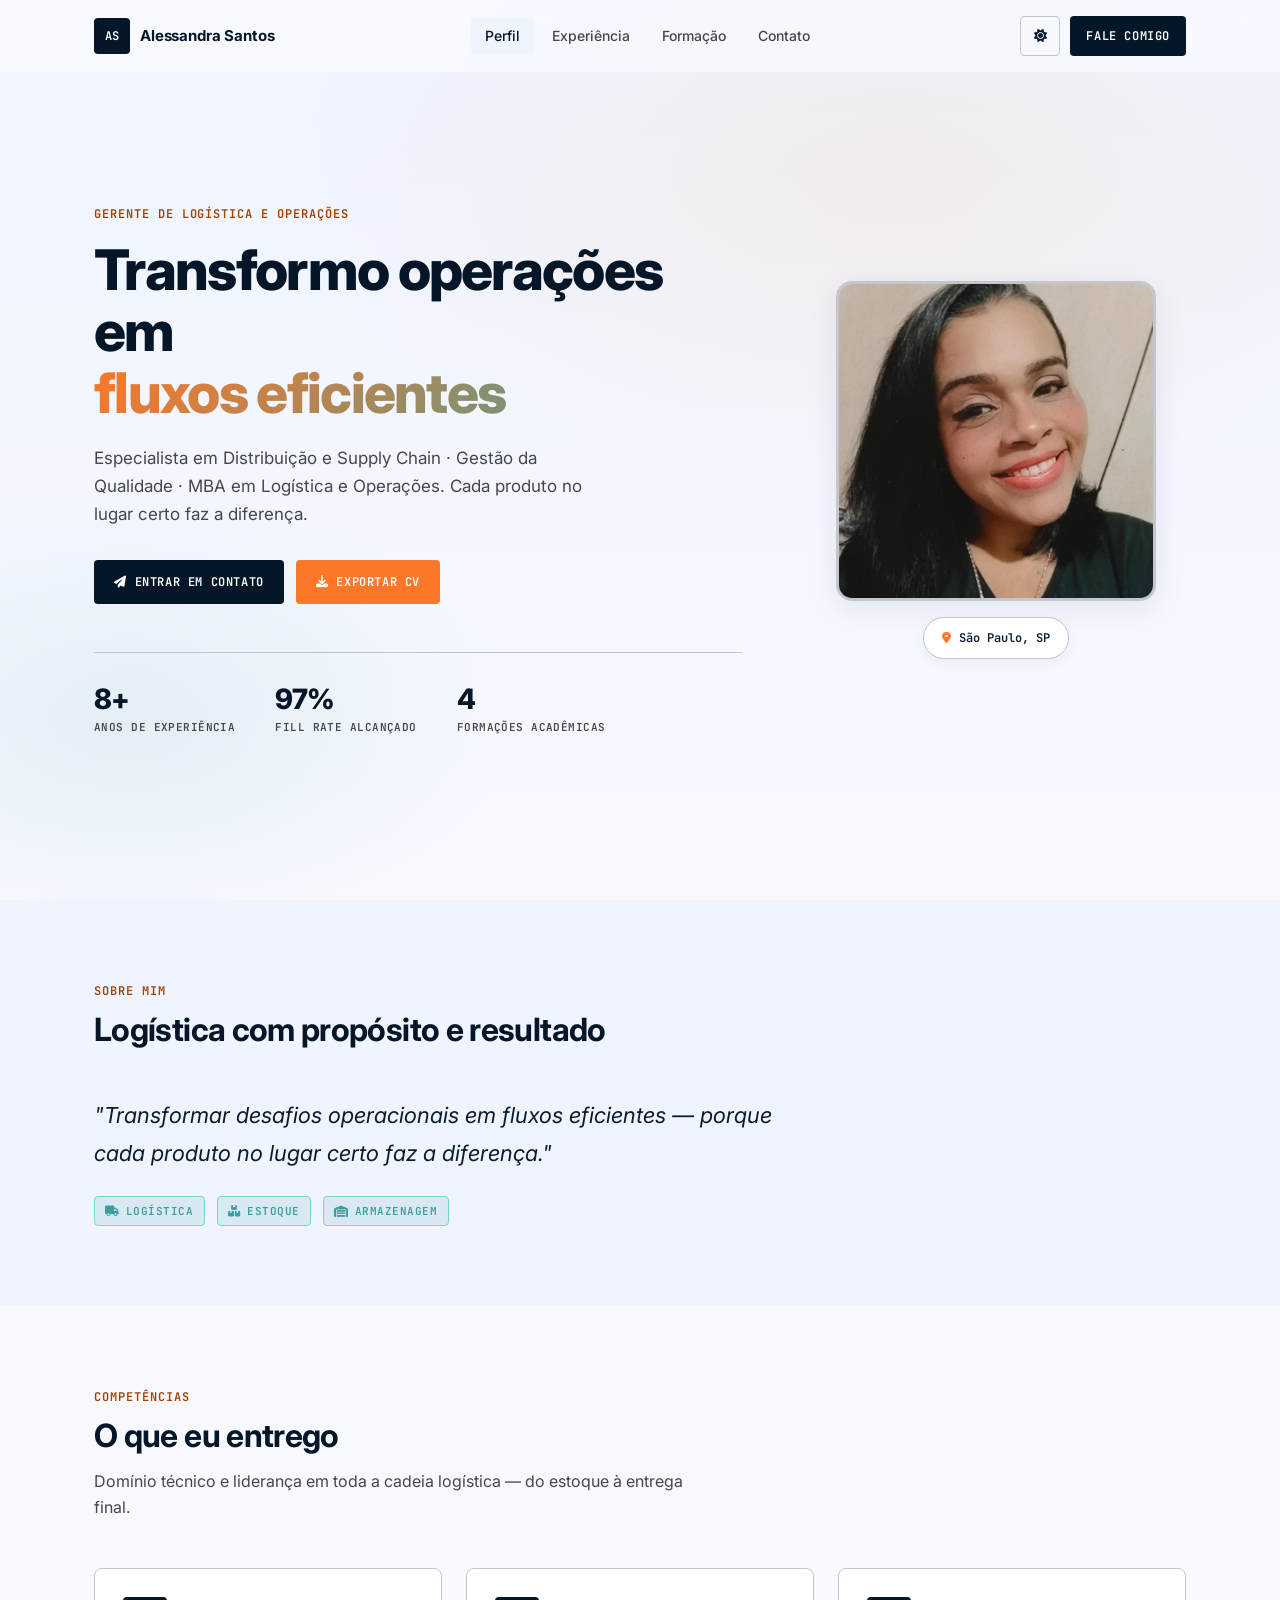
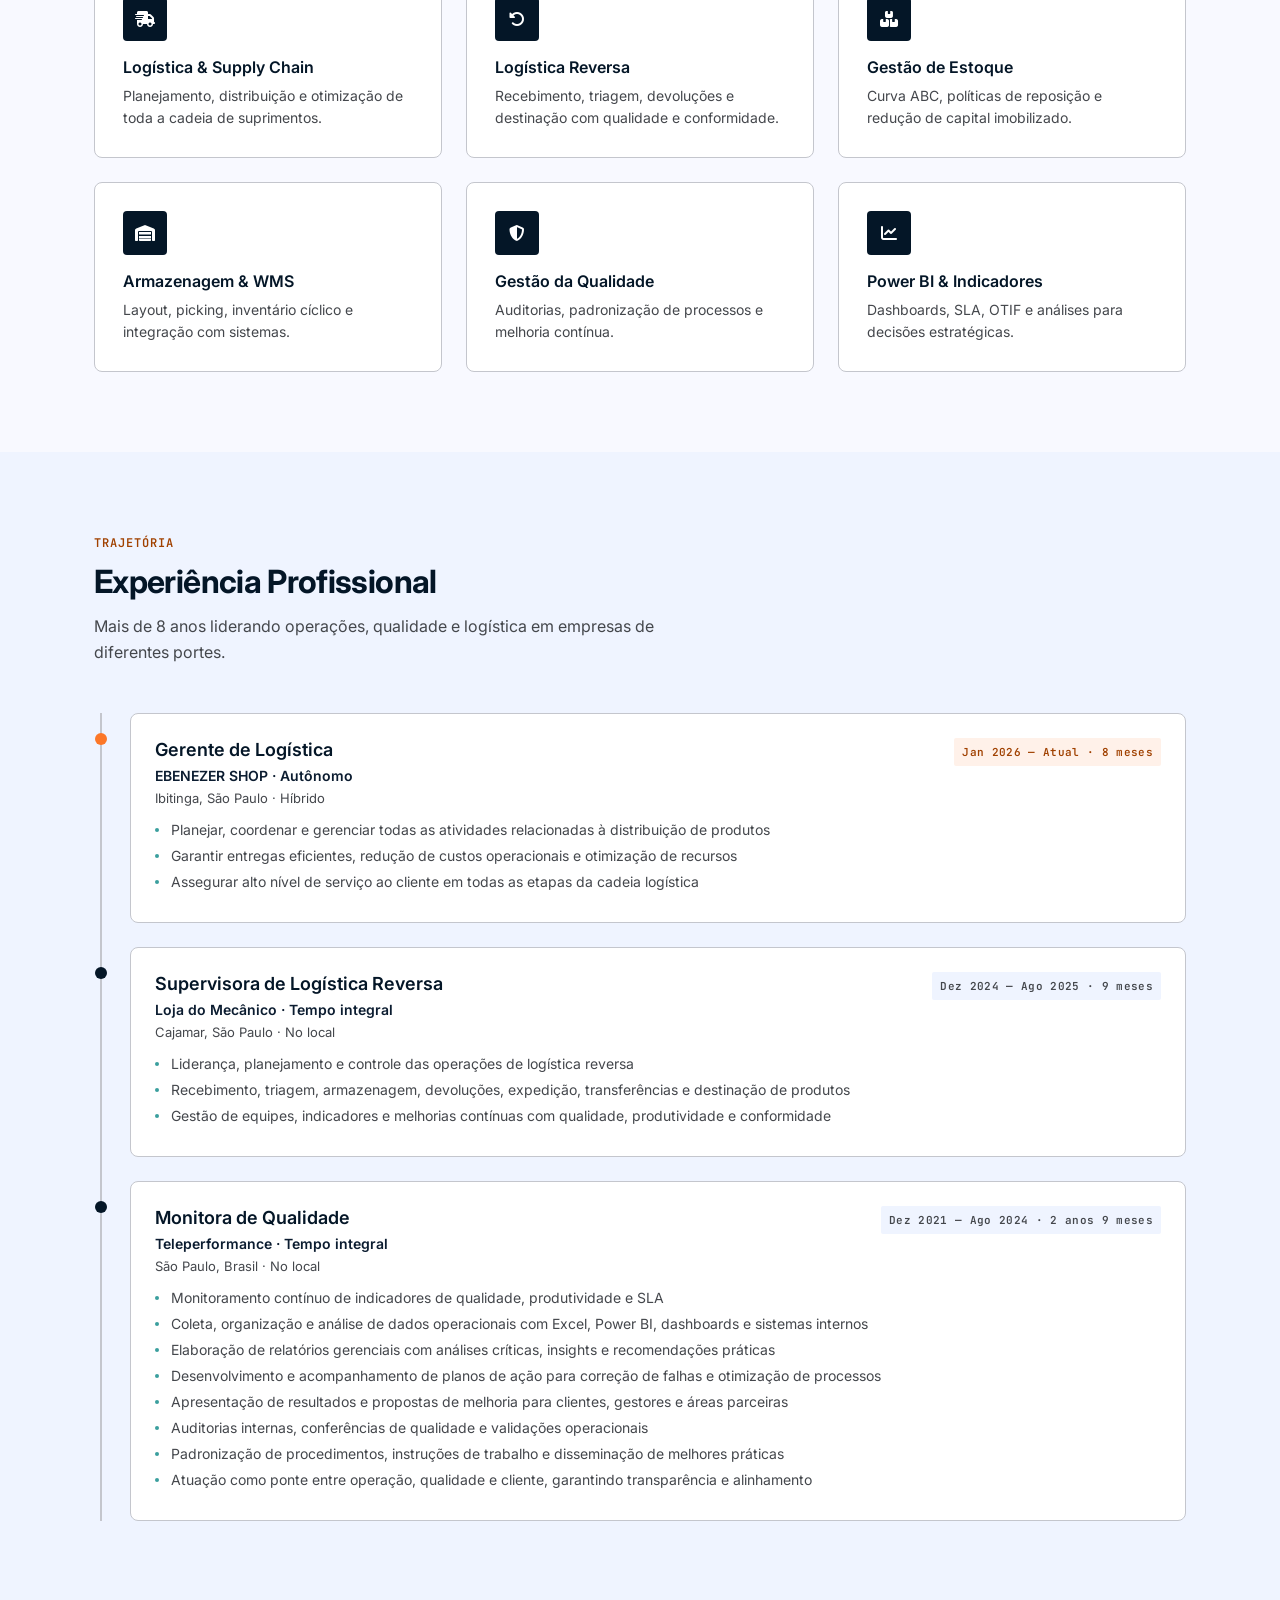
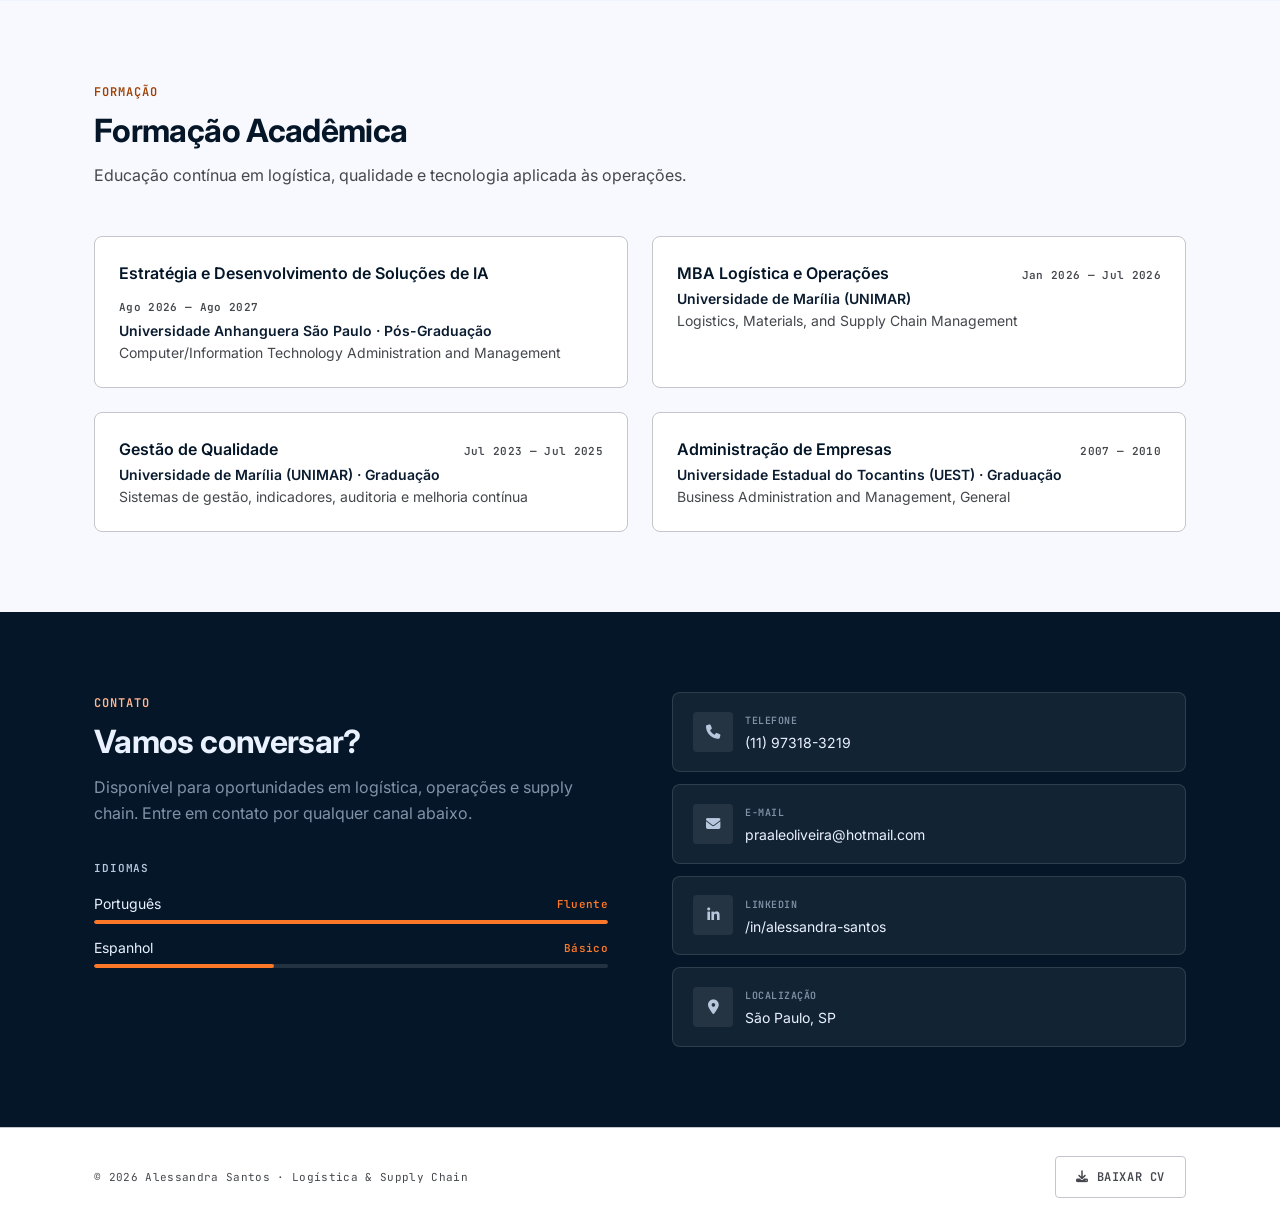
==== commit 97ef9419: "Remoção de projetos" ====
--- a/index.html
+++ b/index.html
@@ -29,7 +29,6 @@
         <a href="#perfil" class="nav-link active">Perfil</a>
         <a href="#experiencia" class="nav-link">Experiência</a>
         <a href="#formacao" class="nav-link">Formação</a>
-        <a href="#projetos" class="nav-link">Projetos</a>
         <a href="#contato" class="nav-link">Contato</a>
       </nav>
 
@@ -282,79 +281,6 @@
       </div>
     </section>
 
-    <!-- Projetos -->
-    <section class="section section--alt" id="projetos">
-      <div class="container">
-        <div class="section-intro reveal">
-          <span class="section-eyebrow">Portfólio</span>
-          <h2 class="section-title">Projetos em Logística, Estoque & Armazenagem</h2>
-          <p class="section-desc">Resultados mensuráveis em otimização operacional, tecnologia e gestão de processos.</p>
-        </div>
-
-        <div class="projects-grid reveal">
-          <article class="project-card">
-            <div class="project-image">
-              <img src="https://images.unsplash.com/photo-1586528116311-ad8dd3c8310d?w=600&h=340&fit=crop" alt="Centro de distribuição">
-            </div>
-            <div class="project-body">
-              <span class="skill-badge skill-badge--compact">Estoque</span>
-              <h3>Otimização de Curva ABC & Política de Reposição</h3>
-              <p>Reclassificação de 12.000 SKUs, reduzindo capital imobilizado em R$ 1,2M e melhorando fill rate de 91% para 97%.</p>
-              <div class="project-metrics">
-                <span><i class="fas fa-chart-line"></i> +6% Fill Rate</span>
-                <span><i class="fas fa-coins"></i> R$ 1,2M economia</span>
-              </div>
-            </div>
-          </article>
-
-          <article class="project-card">
-            <div class="project-image">
-              <img src="https://images.unsplash.com/photo-1553413077-190dd305871c?w=600&h=340&fit=crop" alt="Armazém">
-            </div>
-            <div class="project-body">
-              <span class="skill-badge skill-badge--compact">Armazenagem</span>
-              <h3>Redesign de Layout & Implementação 5S</h3>
-              <p>Remapeamento do CD com zonas de recebimento e picking por onda. Redução de 35% no tempo de separação.</p>
-              <div class="project-metrics">
-                <span><i class="fas fa-clock"></i> -35% picking</span>
-                <span><i class="fas fa-shield-halved"></i> 0 acidentes</span>
-              </div>
-            </div>
-          </article>
-
-          <article class="project-card">
-            <div class="project-image">
-              <img src="https://images.unsplash.com/photo-1566576721346-d4a3b4b93488?w=600&h=340&fit=crop" alt="Logística">
-            </div>
-            <div class="project-body">
-              <span class="skill-badge skill-badge--compact">Logística</span>
-              <h3>Dashboard OTIF & Rastreamento em Tempo Real</h3>
-              <p>Painel integrado TMS + WMS para monitoramento de entregas, SLA por região e alertas automáticos.</p>
-              <div class="project-metrics">
-                <span><i class="fas fa-percent"></i> 94% OTIF</span>
-                <span><i class="fas fa-bolt"></i> Alertas em 5min</span>
-              </div>
-            </div>
-          </article>
-
-          <article class="project-card">
-            <div class="project-image">
-              <img src="https://images.unsplash.com/photo-1558618666-fcd25c85cd64?w=600&h=340&fit=crop" alt="Inventário">
-            </div>
-            <div class="project-body">
-              <span class="skill-badge skill-badge--compact">Inventário</span>
-              <h3>Inventário Cíclico Digital com Coletores</h3>
-              <p>Migração para coletores integrados ao WMS, alcançando 99,2% de acuracidade e -60% no tempo de contagem.</p>
-              <div class="project-metrics">
-                <span><i class="fas fa-bullseye"></i> 99,2% acuracidade</span>
-                <span><i class="fas fa-hourglass-half"></i> -60% tempo</span>
-              </div>
-            </div>
-          </article>
-        </div>
-      </div>
-    </section>
-
     <!-- Contato CTA -->
     <section class="section contact-section" id="contato">
       <div class="container">
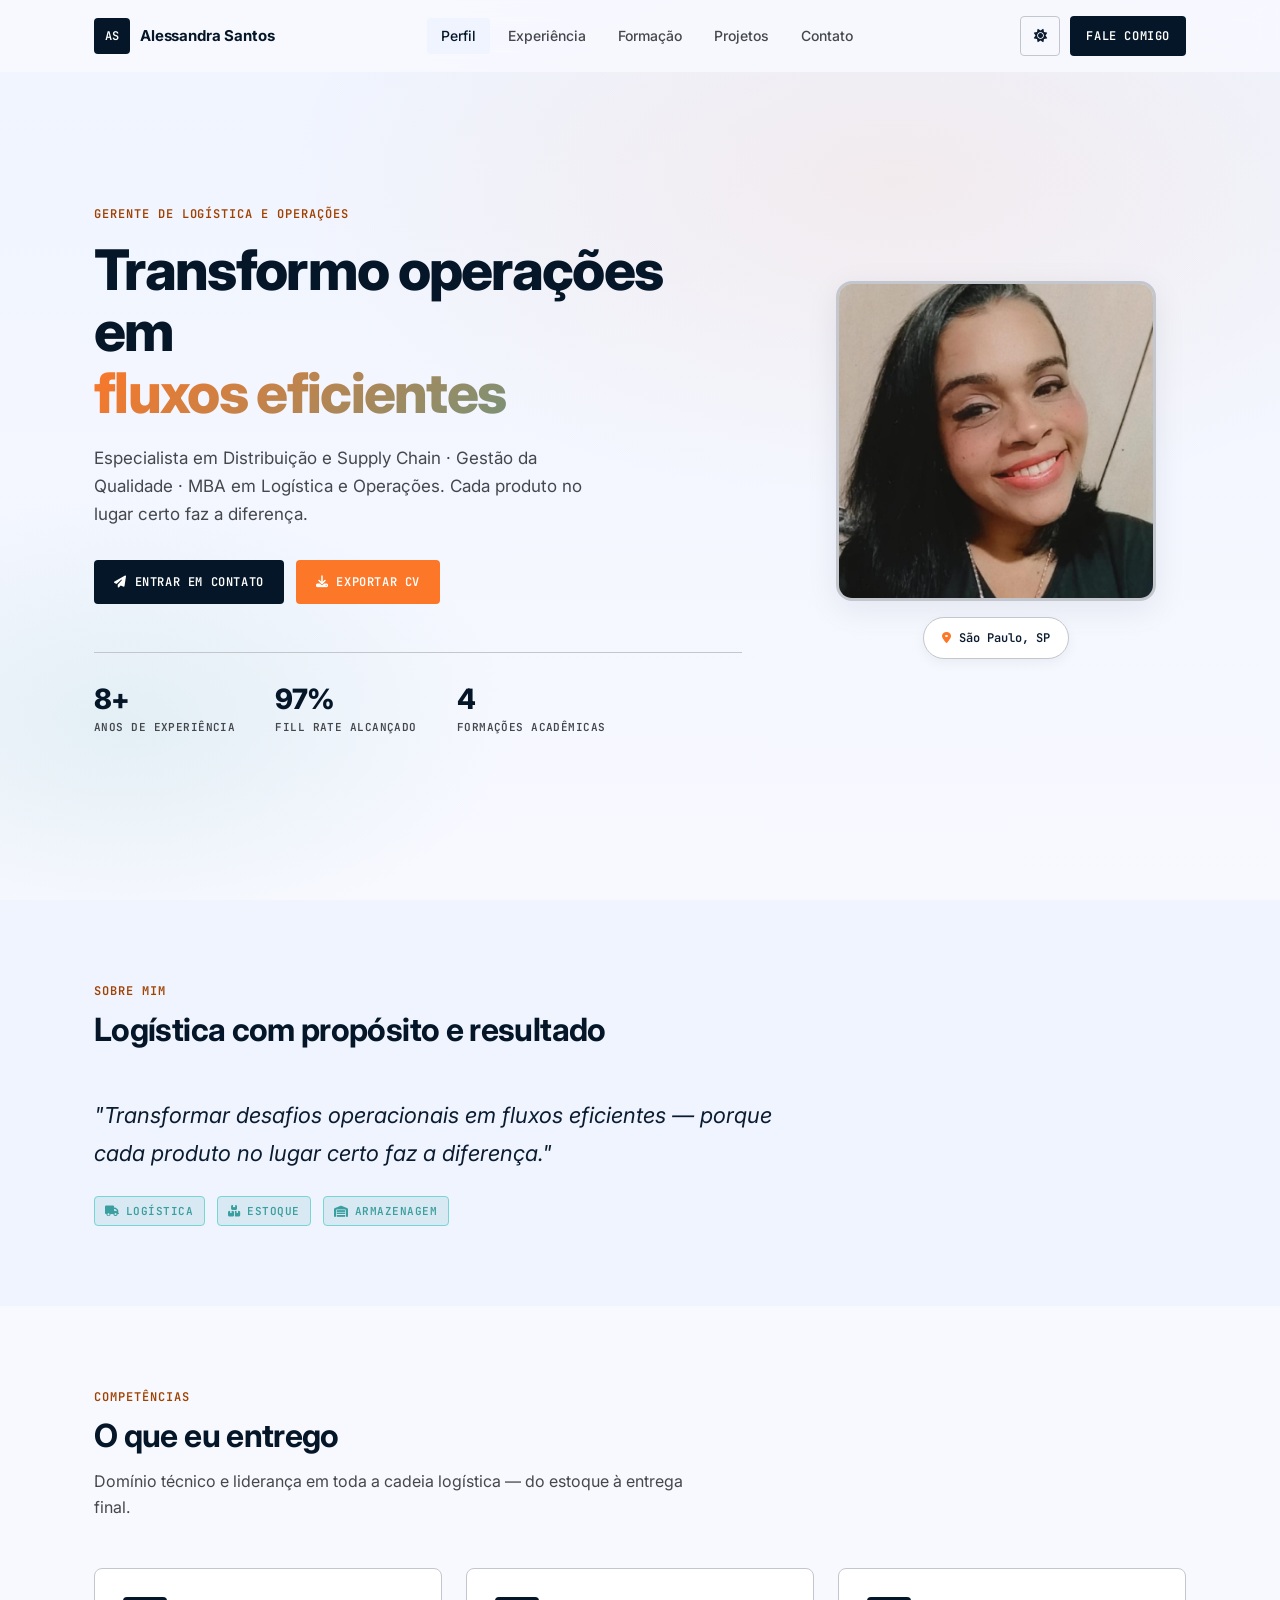
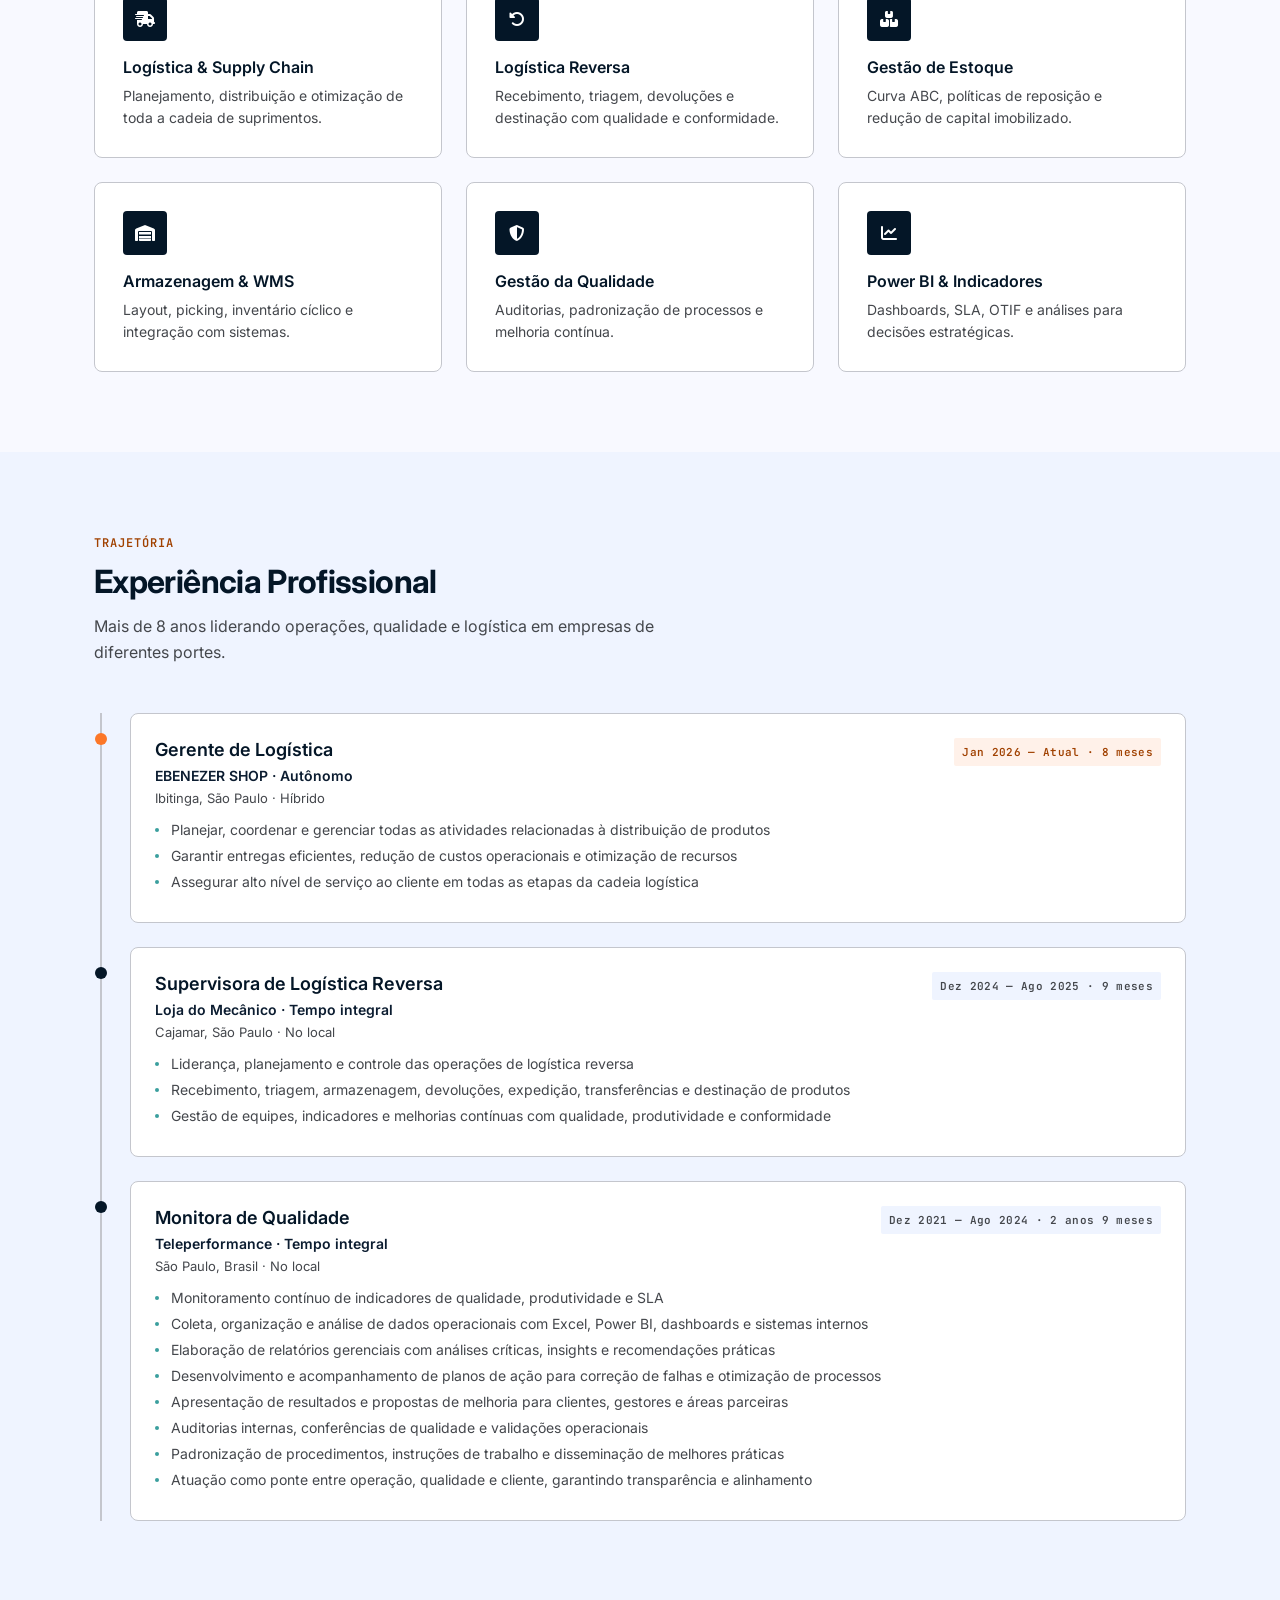
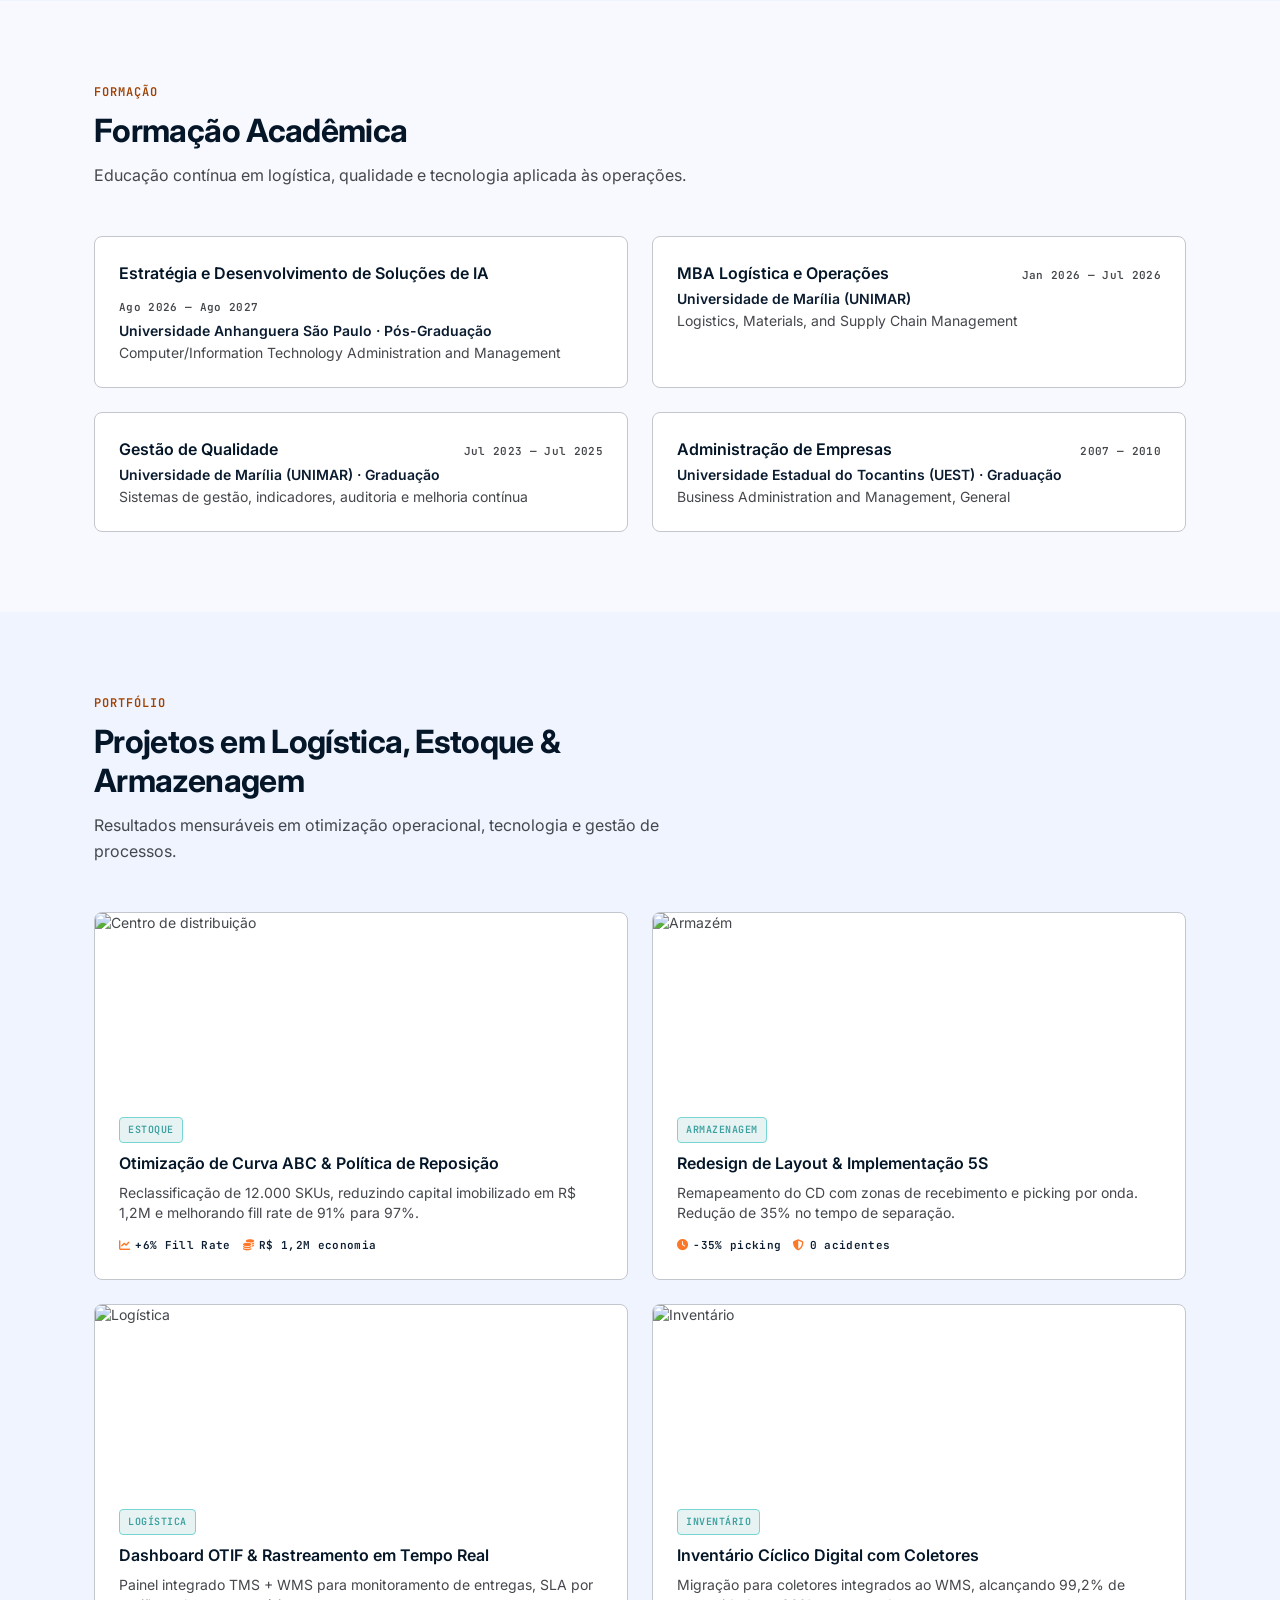
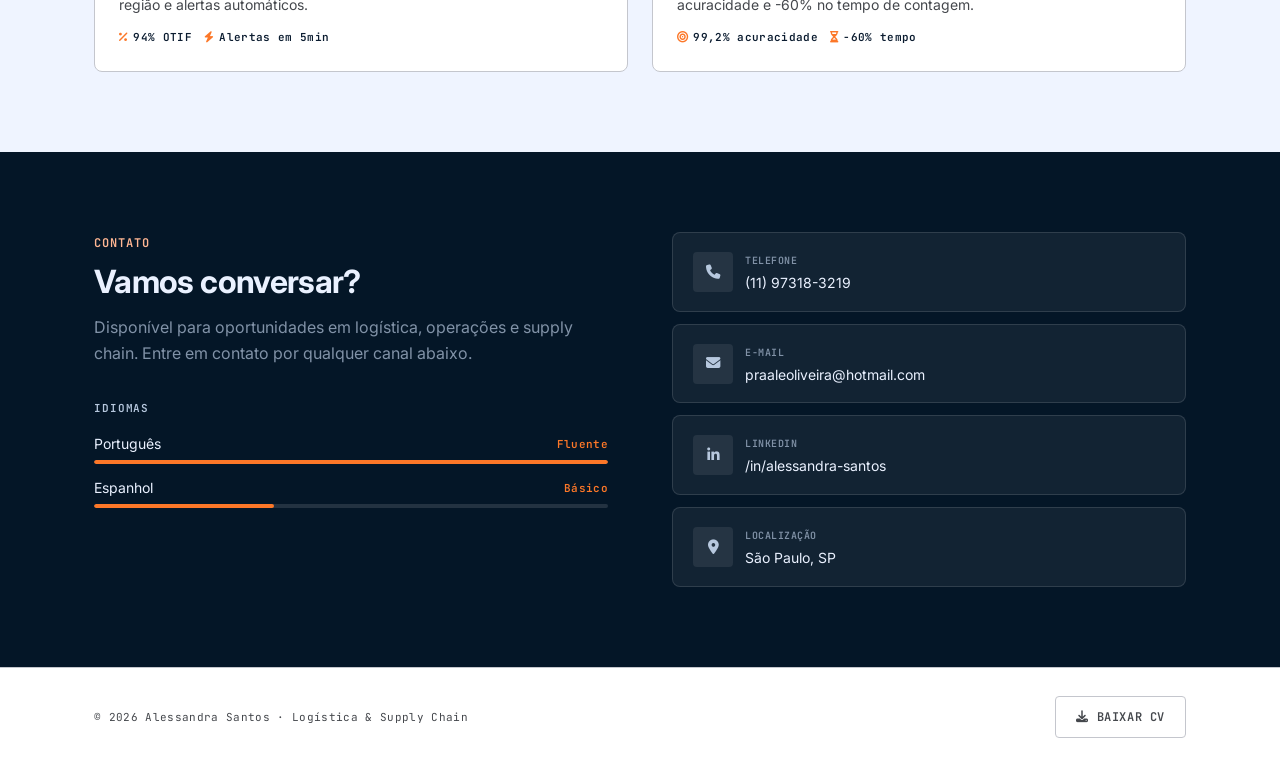
==== commit 1b105f41: "Revert "Remoção de projetos" This reverts commit 97ef9419c717b67fa8e104f6d1fde374b413772c." ====
--- a/index.html
+++ b/index.html
@@ -29,6 +29,7 @@
         <a href="#perfil" class="nav-link active">Perfil</a>
         <a href="#experiencia" class="nav-link">Experiência</a>
         <a href="#formacao" class="nav-link">Formação</a>
+        <a href="#projetos" class="nav-link">Projetos</a>
         <a href="#contato" class="nav-link">Contato</a>
       </nav>
 
@@ -281,6 +282,79 @@
       </div>
     </section>
 
+    <!-- Projetos -->
+    <section class="section section--alt" id="projetos">
+      <div class="container">
+        <div class="section-intro reveal">
+          <span class="section-eyebrow">Portfólio</span>
+          <h2 class="section-title">Projetos em Logística, Estoque & Armazenagem</h2>
+          <p class="section-desc">Resultados mensuráveis em otimização operacional, tecnologia e gestão de processos.</p>
+        </div>
+
+        <div class="projects-grid reveal">
+          <article class="project-card">
+            <div class="project-image">
+              <img src="https://images.unsplash.com/photo-1586528116311-ad8dd3c8310d?w=600&h=340&fit=crop" alt="Centro de distribuição">
+            </div>
+            <div class="project-body">
+              <span class="skill-badge skill-badge--compact">Estoque</span>
+              <h3>Otimização de Curva ABC & Política de Reposição</h3>
+              <p>Reclassificação de 12.000 SKUs, reduzindo capital imobilizado em R$ 1,2M e melhorando fill rate de 91% para 97%.</p>
+              <div class="project-metrics">
+                <span><i class="fas fa-chart-line"></i> +6% Fill Rate</span>
+                <span><i class="fas fa-coins"></i> R$ 1,2M economia</span>
+              </div>
+            </div>
+          </article>
+
+          <article class="project-card">
+            <div class="project-image">
+              <img src="https://images.unsplash.com/photo-1553413077-190dd305871c?w=600&h=340&fit=crop" alt="Armazém">
+            </div>
+            <div class="project-body">
+              <span class="skill-badge skill-badge--compact">Armazenagem</span>
+              <h3>Redesign de Layout & Implementação 5S</h3>
+              <p>Remapeamento do CD com zonas de recebimento e picking por onda. Redução de 35% no tempo de separação.</p>
+              <div class="project-metrics">
+                <span><i class="fas fa-clock"></i> -35% picking</span>
+                <span><i class="fas fa-shield-halved"></i> 0 acidentes</span>
+              </div>
+            </div>
+          </article>
+
+          <article class="project-card">
+            <div class="project-image">
+              <img src="https://images.unsplash.com/photo-1566576721346-d4a3b4b93488?w=600&h=340&fit=crop" alt="Logística">
+            </div>
+            <div class="project-body">
+              <span class="skill-badge skill-badge--compact">Logística</span>
+              <h3>Dashboard OTIF & Rastreamento em Tempo Real</h3>
+              <p>Painel integrado TMS + WMS para monitoramento de entregas, SLA por região e alertas automáticos.</p>
+              <div class="project-metrics">
+                <span><i class="fas fa-percent"></i> 94% OTIF</span>
+                <span><i class="fas fa-bolt"></i> Alertas em 5min</span>
+              </div>
+            </div>
+          </article>
+
+          <article class="project-card">
+            <div class="project-image">
+              <img src="https://images.unsplash.com/photo-1558618666-fcd25c85cd64?w=600&h=340&fit=crop" alt="Inventário">
+            </div>
+            <div class="project-body">
+              <span class="skill-badge skill-badge--compact">Inventário</span>
+              <h3>Inventário Cíclico Digital com Coletores</h3>
+              <p>Migração para coletores integrados ao WMS, alcançando 99,2% de acuracidade e -60% no tempo de contagem.</p>
+              <div class="project-metrics">
+                <span><i class="fas fa-bullseye"></i> 99,2% acuracidade</span>
+                <span><i class="fas fa-hourglass-half"></i> -60% tempo</span>
+              </div>
+            </div>
+          </article>
+        </div>
+      </div>
+    </section>
+
     <!-- Contato CTA -->
     <section class="section contact-section" id="contato">
       <div class="container">
